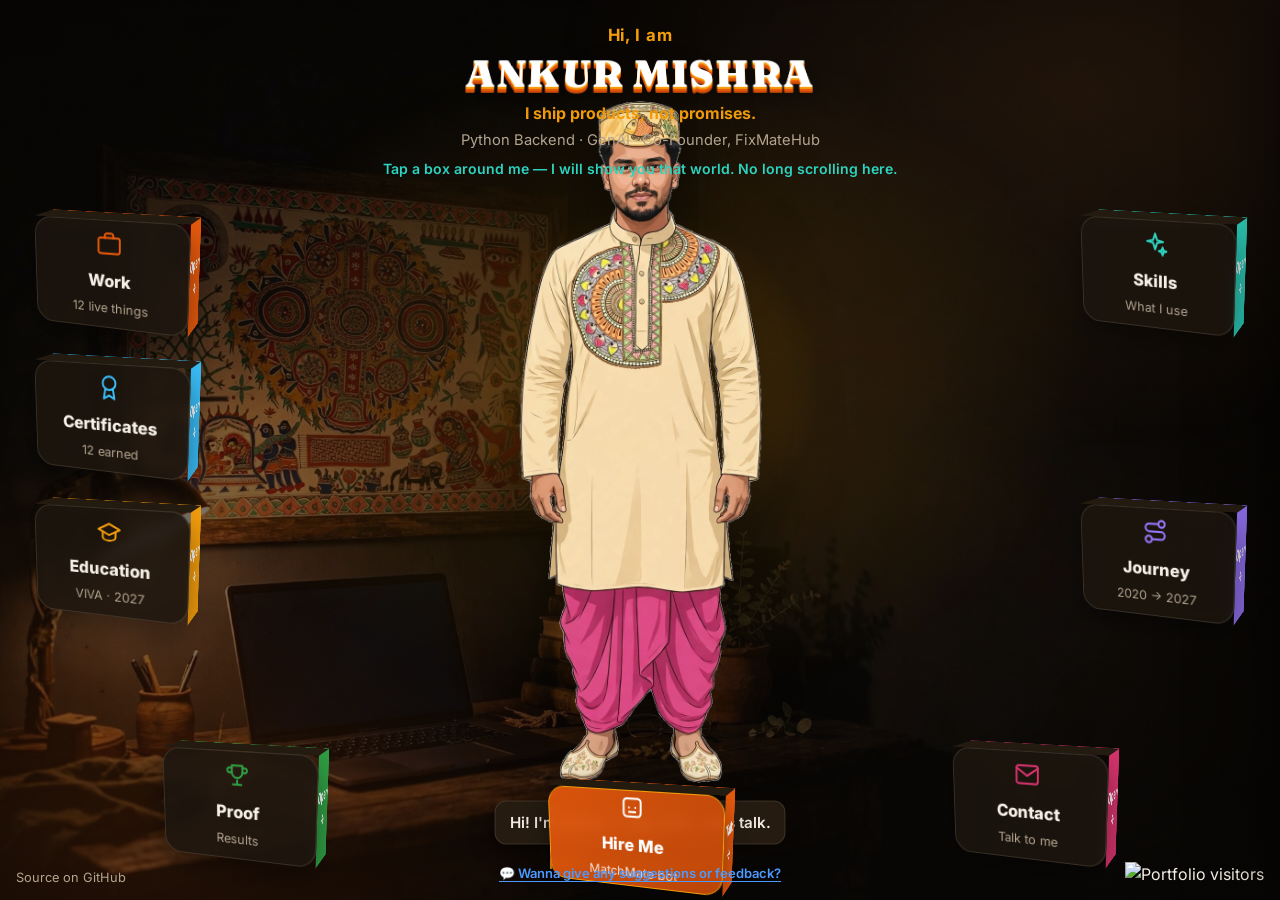
==== index.html @ 48a708d7 "v5.2.2: Proof panel 1000+ -> 2000+ customers (matches Work card); version bump" ====
<!DOCTYPE html>
<html lang="en">
<head>
<meta charset="UTF-8">
<meta name="viewport" content="width=device-width, initial-scale=1.0">
<title>Ankur Mishra — The Orbit. I ship products, not promises.</title>
<meta name="description" content="Ankur Mishra (Ankur Krishna Mishra, Ankur Kumar Mishra) — CSE (AI & ML) student, Python backend & GenAI developer, Co-Founder of FixMateHub. One page, one avatar, everything around him. Tap a box.">
<meta name="keywords" content="Ankur Mishra, Ankur Krishna Mishra, Ankur Kumar Mishra, Mishra, Ankur, Ankur Mishra portfolio, Ankur Krishna Mishra portfolio, Python developer, GenAI developer, FixMateHub, VIVA Institute of Technology, CSE AI ML, backend developer, AI ML engineer, Mumbai developer">
<meta name="author" content="Ankur Krishna Mishra">
<meta name="robots" content="index, follow, max-image-preview:large">
<script type="application/ld+json">
{
  "@context": "https://schema.org",
  "@type": "Person",
  "name": "Ankur Mishra",
  "alternateName": ["Ankur Krishna Mishra", "Ankur Kumar Mishra", "Ankur Mishra", "Mishra"],
  "description": "CSE (AI & ML) student, Python backend & GenAI developer, Co-Founder of FixMateHub",
  "url": "https://immishra13.github.io/ankur-portfolio-v3/",
  "jobTitle": ["Python Backend Developer", "GenAI Developer", "Co-Founder, FixMateHub"],
  "alumniOf": {"@type": "CollegeOrUniversity", "name": "VIVA Institute of Technology, Virar, University of Mumbai"},
  "knowsAbout": ["Python", "FastAPI", "GenAI", "Machine Learning", "NLP", "React", "JavaScript", "FixMateHub"],
  "sameAs": [
    "https://www.linkedin.com/in/ankur-krishna-mishra-923654235",
    "https://github.com/immishra13",
    "https://fixmatehub.com"
  ]
}
</script>
<link rel="canonical" href="https://immishra13.github.io/ankur-portfolio-v3/">
<meta property="og:title" content="Ankur Mishra — The Orbit">
<meta property="og:description" content="Python backend & GenAI developer, Co-Founder of FixMateHub. Tap a box around him — Work, Skills, Proof, Hire Me.">
<meta property="og:type" content="website">
<meta property="og:url" content="https://immishra13.github.io/ankur-portfolio-v3/">
<meta property="og:image" content="https://immishra13.github.io/ankur-portfolio-v3/og-image.png">
<meta name="twitter:card" content="summary_large_image">
<meta name="twitter:title" content="Ankur Mishra — The Orbit">
<meta name="twitter:description" content="Python backend & GenAI developer, Co-Founder of FixMateHub. Tap a box around him — Work, Skills, Proof, Hire Me.">
<meta name="twitter:image" content="https://immishra13.github.io/ankur-portfolio-v3/og-image.png">
<meta name="theme-color" content="#0d0a07">
<link rel="icon" href="data:image/svg+xml,<svg xmlns='http://www.w3.org/2000/svg' viewBox='0 0 100 100'><circle cx='50' cy='50' r='48' fill='%23e8590c'/><text x='50' y='66' font-size='52' text-anchor='middle' fill='white' font-family='sans-serif' font-weight='bold'>A</text></svg>">
<link rel="preconnect" href="https://fonts.googleapis.com">
<link rel="preconnect" href="https://fonts.gstatic.com" crossorigin>
<link href="https://fonts.googleapis.com/css2?family=Inter:wght@400;600;700;800;900&family=Fraunces:opsz,wght@9..144,700;9..144,900&display=swap" rel="stylesheet">
<link rel="stylesheet" href="styles.css?v=5.2.2">
<script type="importmap">{"imports":{"three":"https://cdn.jsdelivr.net/npm/three@0.160.0/build/three.module.js"}}</script>
</head>
<body>

<!-- ================= THE ORBIT: one page, avatar in the centre ================= -->
<div class="orbit" id="orbit">

  <!-- 3D name + intro -->
  <header class="name-block">
    <p class="intro-hi">Hi, I am</p>
    <h1 class="name-3d">ANKUR MISHRA</h1>
    <p class="intro-line">I ship products, not promises.</p>
    <p class="intro-sub">Python Backend · GenAI · Co-Founder, FixMateHub</p>
    <p class="intro-hint">Tap a box around me — I will show you that world. No long scrolling here.</p>
  </header>

  <!-- Video avatar, centre — Ankur's own avatar videos. The idle video
       loops normally; when you open a box he dances (a different dance
       each time, time to time) and the speech bubble narrates the section.
       The videos are shot on white, so a live canvas keys the white out
       and draws him on the dark page. No 3D model, no side graphics. -->
  <div class="avatar-stage" id="avatarStage">
    <div class="avatar-glow" aria-hidden="true"></div>
    <video id="avatarVideo" src="avatar-idle.mp4" muted loop playsinline preload="auto" hidden></video>
    <canvas id="avatarCanvas" class="avatar-canvas" width="360" height="640" aria-label="Ankur's avatar — he dances when you open a box"></canvas>
    <img id="avatarFallback" class="avatar-fallback" src="avatar.png" alt="Ankur's avatar" hidden>
    <p class="speech" id="speechBubble" aria-live="polite">Hi! I'm Ankur — tap a box, let's talk.</p>
    <p class="avatar-state" id="avatarState">Right now: idle — listening</p>
  </div>

  <!-- Orbit boxes — real 3D cubes: hover to turn, drag to rotate, tap to open -->
  <nav class="orbit-boxes" aria-label="Sections around Ankur">
    <button type="button" class="orbit-box box-work" data-panel="work">
      <span class="cube-float"><span class="cube" data-cube>
        <span class="cube-face cube-front"><span class="box-icon" aria-hidden="true"><svg width="26" height="26" viewBox="0 0 24 24" fill="none" stroke="currentColor" stroke-width="1.8" stroke-linecap="round" stroke-linejoin="round"><rect x="2" y="7" width="20" height="14" rx="2"/><path d="M16 7V5a2 2 0 0 0-2-2h-4a2 2 0 0 0-2 2v2"/></svg></span><span class="box-label">Work</span><span class="box-sub">12 live things</span></span>
        <span class="cube-face cube-right" aria-hidden="true"><span>Open →</span></span>
        <span class="cube-face cube-top" aria-hidden="true"></span>
        <span class="cube-face cube-back" aria-hidden="true"><span>Work</span></span>
        <span class="cube-face cube-left" aria-hidden="true"></span>
        <span class="cube-face cube-bottom" aria-hidden="true"></span>
      </span></span>
    </button>
    <button type="button" class="orbit-box box-skills" data-panel="skills">
      <span class="cube-float"><span class="cube" data-cube>
        <span class="cube-face cube-front"><span class="box-icon" aria-hidden="true"><svg width="26" height="26" viewBox="0 0 24 24" fill="none" stroke="currentColor" stroke-width="1.8" stroke-linecap="round" stroke-linejoin="round"><path d="m12 3-1.9 5.8L4.5 10l5.6 1.2L12 17l1.9-5.8L19.5 10l-5.6-1.2L12 3Z"/><path d="M19 15l-.9 2.6L15.5 18.5l2.6.9L19 22l.9-2.6 2.6-.9-2.6-.9L19 15Z"/></svg></span><span class="box-label">Skills</span><span class="box-sub">What I use</span></span>
        <span class="cube-face cube-right" aria-hidden="true"><span>Open →</span></span>
        <span class="cube-face cube-top" aria-hidden="true"></span>
        <span class="cube-face cube-back" aria-hidden="true"><span>Skills</span></span>
        <span class="cube-face cube-left" aria-hidden="true"></span>
        <span class="cube-face cube-bottom" aria-hidden="true"></span>
      </span></span>
    </button>
    <button type="button" class="orbit-box box-education" data-panel="education">
      <span class="cube-float"><span class="cube" data-cube>
        <span class="cube-face cube-front"><span class="box-icon" aria-hidden="true"><svg width="26" height="26" viewBox="0 0 24 24" fill="none" stroke="currentColor" stroke-width="1.8" stroke-linecap="round" stroke-linejoin="round"><path d="M22 10 12 5 2 10l10 5 10-5Z"/><path d="M6 12v5c0 1.7 2.7 3 6 3s6-1.3 6-3v-5"/></svg></span><span class="box-label">Education</span><span class="box-sub">VIVA · 2027</span></span>
        <span class="cube-face cube-right" aria-hidden="true"><span>Open →</span></span>
        <span class="cube-face cube-top" aria-hidden="true"></span>
        <span class="cube-face cube-back" aria-hidden="true"><span>Education</span></span>
        <span class="cube-face cube-left" aria-hidden="true"></span>
        <span class="cube-face cube-bottom" aria-hidden="true"></span>
      </span></span>
    </button>
    <button type="button" class="orbit-box box-certificates" data-panel="certificates">
      <span class="cube-float"><span class="cube" data-cube>
        <span class="cube-face cube-front"><span class="box-icon" aria-hidden="true"><svg width="26" height="26" viewBox="0 0 24 24" fill="none" stroke="currentColor" stroke-width="1.8" stroke-linecap="round" stroke-linejoin="round"><circle cx="12" cy="8" r="6"/><path d="M15.477 12.89 17 22l-5-3-5 3 1.523-9.11"/></svg></span><span class="box-label">Certificates</span><span class="box-sub">12 earned</span></span>
        <span class="cube-face cube-right" aria-hidden="true"><span>Open →</span></span>
        <span class="cube-face cube-top" aria-hidden="true"></span>
        <span class="cube-face cube-back" aria-hidden="true"><span>Certificates</span></span>
        <span class="cube-face cube-left" aria-hidden="true"></span>
        <span class="cube-face cube-bottom" aria-hidden="true"></span>
      </span></span>
    </button>
    <button type="button" class="orbit-box box-journey" data-panel="journey">
      <span class="cube-float"><span class="cube" data-cube>
        <span class="cube-face cube-front"><span class="box-icon" aria-hidden="true"><svg width="26" height="26" viewBox="0 0 24 24" fill="none" stroke="currentColor" stroke-width="1.8" stroke-linecap="round" stroke-linejoin="round"><circle cx="6" cy="19" r="3"/><circle cx="18" cy="5" r="3"/><path d="M9 19h8.5a3.5 3.5 0 0 0 0-7h-11a3.5 3.5 0 0 1 0-7H15"/></svg></span><span class="box-label">Journey</span><span class="box-sub">2020 → 2027</span></span>
        <span class="cube-face cube-right" aria-hidden="true"><span>Open →</span></span>
        <span class="cube-face cube-top" aria-hidden="true"></span>
        <span class="cube-face cube-back" aria-hidden="true"><span>Journey</span></span>
        <span class="cube-face cube-left" aria-hidden="true"></span>
        <span class="cube-face cube-bottom" aria-hidden="true"></span>
      </span></span>
    </button>
    <button type="button" class="orbit-box box-proof" data-panel="proof">
      <span class="cube-float"><span class="cube" data-cube>
        <span class="cube-face cube-front"><span class="box-icon" aria-hidden="true"><svg width="26" height="26" viewBox="0 0 24 24" fill="none" stroke="currentColor" stroke-width="1.8" stroke-linecap="round" stroke-linejoin="round"><path d="M8 21h8M12 17v4M7 4h10v6a5 5 0 0 1-10 0V4Z"/><path d="M7 6H4a2 2 0 0 0 2 4h1M17 6h3a2 2 0 0 1-2 4h-1"/></svg></span><span class="box-label">Proof</span><span class="box-sub">Results</span></span>
        <span class="cube-face cube-right" aria-hidden="true"><span>Open →</span></span>
        <span class="cube-face cube-top" aria-hidden="true"></span>
        <span class="cube-face cube-back" aria-hidden="true"><span>Proof</span></span>
        <span class="cube-face cube-left" aria-hidden="true"></span>
        <span class="cube-face cube-bottom" aria-hidden="true"></span>
      </span></span>
    </button>
    <button type="button" class="orbit-box box-contact" data-panel="contact">
      <span class="cube-float"><span class="cube" data-cube>
        <span class="cube-face cube-front"><span class="box-icon" aria-hidden="true"><svg width="26" height="26" viewBox="0 0 24 24" fill="none" stroke="currentColor" stroke-width="1.8" stroke-linecap="round" stroke-linejoin="round"><path d="M4 4h16a2 2 0 0 1 2 2v12a2 2 0 0 1-2 2H4a2 2 0 0 1-2-2V6a2 2 0 0 1 2-2Z"/><path d="m22 6-10 7L2 6"/></svg></span><span class="box-label">Contact</span><span class="box-sub">Talk to me</span></span>
        <span class="cube-face cube-right" aria-hidden="true"><span>Open →</span></span>
        <span class="cube-face cube-top" aria-hidden="true"></span>
        <span class="cube-face cube-back" aria-hidden="true"><span>Contact</span></span>
        <span class="cube-face cube-left" aria-hidden="true"></span>
        <span class="cube-face cube-bottom" aria-hidden="true"></span>
      </span></span>
    </button>
    <button type="button" class="orbit-box box-hire" data-panel="hire">
      <span class="cube-float"><span class="cube" data-cube>
        <span class="cube-face cube-front"><span class="box-icon" aria-hidden="true"><svg width="26" height="26" viewBox="0 0 24 24" fill="none" stroke="currentColor" stroke-width="1.8" stroke-linecap="round" stroke-linejoin="round"><rect x="4" y="4" width="16" height="16" rx="3"/><path d="M9 12h.01M15 12h.01M9 16h6"/></svg></span><span class="box-label">Hire Me</span><span class="box-sub">MatchMate bot</span></span>
        <span class="cube-face cube-right" aria-hidden="true"><span>Talk →</span></span>
        <span class="cube-face cube-top" aria-hidden="true"></span>
        <span class="cube-face cube-back" aria-hidden="true"><span>Hire Me</span></span>
        <span class="cube-face cube-left" aria-hidden="true"></span>
        <span class="cube-face cube-bottom" aria-hidden="true"></span>
      </span></span>
    </button>
  </nav>

  <p class="orbit-source"><a href="https://github.com/immishra13/ankur-portfolio-v3" target="_blank" rel="noopener">Source on GitHub</a></p>
  <p class="feedback-link"><button type="button" class="feedback-btn" id="feedbackBtn">💬 Wanna give any suggestions or feedback?</button></p>
  <p class="visit-badge"><img src="https://api.visitorbadge.io/api/visitors?path=ankur-portfolio-v3&label=Visitors&countColor=%23263759" alt="Portfolio visitors" loading="lazy"></p>
</div>

<!-- ================= SIDE PANEL: one panel per box ================= -->
<aside class="panel" id="panel" aria-hidden="true">
  <div class="panel-head">
    <h2 id="panelTitle">Work</h2>
    <button type="button" class="panel-close" id="panelClose" aria-label="Close panel">×</button>
  </div>
  <div class="panel-body" id="panelBody">

    <div class="panel-section theme-work" data-section="work">
      <p class="panel-eyebrow">Workshop — things I built</p>
      <p class="panel-intro">Real things. All live or on GitHub — check them yourself.</p>
      <div class="work-grid">
        <article class="work-card">
          <span class="work-icon" aria-hidden="true"><svg width="24" height="24" viewBox="0 0 24 24" fill="none" stroke="currentColor" stroke-width="1.8" stroke-linecap="round" stroke-linejoin="round"><path d="m3 10 9-7 9 7v10a2 2 0 0 1-2 2H5a2 2 0 0 1-2-2V10Z"/><path d="M9 22V12h6v10"/></svg></span>
          <div><h4>FixMateHub <span class="work-tag">Live</span></h4><p>Home services &amp; deep cleaning, Thane &amp; Mumbai. 2000+ customers, 4.9 rating. I lead frontend &amp; admin&nbsp;panel.</p><div class="work-actions"><a class="btn btn-small btn-primary" href="https://fixmatehub.com" target="_blank" rel="noopener">Visit site</a></div></div>
        </article>
        <article class="work-card">
          <span class="work-icon" aria-hidden="true"><svg width="24" height="24" viewBox="0 0 24 24" fill="none" stroke="currentColor" stroke-width="1.8" stroke-linecap="round" stroke-linejoin="round"><rect x="9" y="2" width="6" height="12" rx="3"/><path d="M5 10a7 7 0 0 0 14 0M12 19v3"/></svg></span>
          <div><h4>AwaazRoute <span class="work-tag">Live</span></h4><p>Speak a Hindi/Hinglish complaint, AI classifies it into 6 categories and routes it. 144 samples, 14/14 tests pass.</p><div class="work-actions"><a class="btn btn-small btn-primary" href="https://immishra13.github.io/AwaazRoute/" target="_blank" rel="noopener">Try it live</a><a class="btn btn-small btn-ghost" href="https://github.com/immishra13/AwaazRoute" target="_blank" rel="noopener">GitHub</a></div></div>
        </article>
        <article class="work-card">
          <span class="work-icon" aria-hidden="true"><svg width="24" height="24" viewBox="0 0 24 24" fill="none" stroke="currentColor" stroke-width="1.8" stroke-linecap="round" stroke-linejoin="round"><path d="M14 2H6a2 2 0 0 0-2 2v16a2 2 0 0 0 2 2h12a2 2 0 0 0 2-2V8Z"/><path d="M14 2v6h6"/><circle cx="11.5" cy="14.5" r="2"/><path d="m13 16 2 2"/></svg></span>
          <div><h4>RTI Black Hole <span class="work-tag tag-gh">GitHub</span></h4><p>Flags RTI requests that vanish unanswered. AI/NLP finds the right department and CPIO, scores transparency 0–100, and sends low-confidence cases to human review. 4 role portals. MUSA Codex 2026.</p><div class="work-actions"><a class="btn btn-small btn-ghost" href="https://github.com/immishra13/RTI-black-hole" target="_blank" rel="noopener">GitHub</a></div></div>
        </article>
        <article class="work-card">
          <span class="work-icon" aria-hidden="true"><svg width="24" height="24" viewBox="0 0 24 24" fill="none" stroke="currentColor" stroke-width="1.8" stroke-linecap="round" stroke-linejoin="round"><path d="M3 3v18h18"/><path d="m7 14 4-4 3 3 5-6"/></svg></span>
          <div><h4>Financial Complaint Classifier <span class="work-tag tag-gh">GitHub</span></h4><p>TF-IDF + Logistic Regression on the CFPB complaints dataset — classifies credit card, prepaid card and bank complaints, shows probabilities, influential words and VADER sentiment.</p><div class="work-actions"><a class="btn btn-small btn-ghost" href="https://github.com/immishra13/-Financial-Complaint-Classifier" target="_blank" rel="noopener">GitHub</a></div></div>
        </article>
        <article class="work-card">
          <span class="work-icon" aria-hidden="true"><svg width="24" height="24" viewBox="0 0 24 24" fill="none" stroke="currentColor" stroke-width="1.8" stroke-linecap="round" stroke-linejoin="round"><path d="M17.5 19a4.5 4.5 0 0 0 .4-9A7 7 0 0 0 4.3 12 3.5 3.5 0 0 0 6 19h11.5Z"/></svg></span>
          <div><h4>Preview Cloud <span class="work-tag tag-gh">GitHub</span></h4><p>Instant preview links for web projects.</p><div class="work-actions"><a class="btn btn-small btn-ghost" href="https://github.com/immishra13/cloud-preview" target="_blank" rel="noopener">GitHub</a></div></div>
        </article>
        <article class="work-card">
          <span class="work-icon" aria-hidden="true"><svg width="24" height="24" viewBox="0 0 24 24" fill="none" stroke="currentColor" stroke-width="1.8" stroke-linecap="round" stroke-linejoin="round"><path d="M10 13a5 5 0 0 0 7.5.5l3-3a5 5 0 0 0-7-7l-1.7 1.7"/><path d="M14 11a5 5 0 0 0-7.5-.5l-3 3a5 5 0 0 0 7 7l1.7-1.7"/></svg></span>
          <div><h4>E-WasteChain <span class="work-tag tag-gh">GitHub</span></h4><p>Blockchain-tracked e-waste collection.</p><div class="work-actions"><a class="btn btn-small btn-ghost" href="https://github.com/immishra13" target="_blank" rel="noopener">GitHub profile</a></div></div>
        </article>
        <article class="work-card">
          <span class="work-icon" aria-hidden="true"><svg width="24" height="24" viewBox="0 0 24 24" fill="none" stroke="currentColor" stroke-width="1.8" stroke-linecap="round" stroke-linejoin="round"><path d="M2 12s3.5-7 10-7 10 7 10 7-3.5 7-10 7-10-7-10-7Z"/><circle cx="12" cy="12" r="3"/></svg></span>
          <div><h4>SignSight — Sign Language + YOLO <span class="work-tag tag-gh">GitHub</span></h4><p>Real-time AI vision: sign language recognition and YOLO object detection in one dashboard — MediaPipe, CNN, React.</p><div class="work-actions"><a class="btn btn-small btn-ghost" href="https://github.com/immishra13/AI-Powered-Dual-Vision-Intelligence-Platform" target="_blank" rel="noopener">GitHub</a></div></div>
        </article>
        <article class="work-card">
          <span class="work-icon" aria-hidden="true"><svg width="24" height="24" viewBox="0 0 24 24" fill="none" stroke="currentColor" stroke-width="1.8" stroke-linecap="round" stroke-linejoin="round"><path d="M12 2a7 7 0 0 1 7 7c0 2.4-1.2 4.2-2.6 5.6-.9.9-1.4 2-1.4 3.4h-6c0-1.4-.5-2.5-1.4-3.4C6.2 13.2 5 11.4 5 9a7 7 0 0 1 7-7Z"/><path d="M9 21h6"/></svg></span>
          <div><h4>Personality Prediction <span class="work-tag tag-gh">GitHub</span></h4><p>Big Five / MBTI classification with XGBoost, React frontend, Firebase auth, chatbot.</p><div class="work-actions"><a class="btn btn-small btn-ghost" href="https://github.com/immishra13" target="_blank" rel="noopener">GitHub profile</a></div></div>
        </article>
        <article class="work-card">
          <span class="work-icon" aria-hidden="true"><svg width="24" height="24" viewBox="0 0 24 24" fill="none" stroke="currentColor" stroke-width="1.8" stroke-linecap="round" stroke-linejoin="round"><rect x="3" y="4" width="18" height="16" rx="2"/><path d="M3 9h18M8 4v5"/></svg></span>
          <div><h4>MyTab <span class="work-tag tag-gh">GitHub</span></h4><p>Personalised Chrome new-tab extension — Manifest V3, glassmorphism.</p><div class="work-actions"><a class="btn btn-small btn-ghost" href="https://github.com/immishra13/My-Tab" target="_blank" rel="noopener">GitHub</a></div></div>
        </article>
        <article class="work-card">
          <span class="work-icon" aria-hidden="true"><svg width="24" height="24" viewBox="0 0 24 24" fill="none" stroke="currentColor" stroke-width="1.8" stroke-linecap="round" stroke-linejoin="round"><rect x="3" y="4" width="18" height="18" rx="2"/><path d="M16 2v4M8 2v4M3 10h18"/></svg></span>
          <div><h4>Event Management System <span class="work-tag tag-gh">GitHub</span></h4><p>Bookings, vendors and schedules for weddings and corporate events — from my 50+ events on the ground.</p><div class="work-actions"><a class="btn btn-small btn-ghost" href="https://github.com/immishra13/Event-Management-system" target="_blank" rel="noopener">GitHub</a></div></div>
        </article>
        <article class="work-card">
          <span class="work-icon" aria-hidden="true"><svg width="24" height="24" viewBox="0 0 24 24" fill="none" stroke="currentColor" stroke-width="1.8" stroke-linecap="round" stroke-linejoin="round"><path d="M5 17h14M6 17l1.5-5h9L18 17M7.5 12 9 5h6l1.5 7"/><circle cx="7.5" cy="19" r="1.6"/><circle cx="16.5" cy="19" r="1.6"/></svg></span>
          <div><h4>CABMANAGEMENT <span class="work-tag tag-gh">GitHub</span></h4><p>Cab booking portal for corporate office travel — Sedan, Hatchback, SUV, Luxury; real-time booking, vendor collaboration.</p><div class="work-actions"><a class="btn btn-small btn-ghost" href="https://github.com/immishra13/CABMANAGEMENT" target="_blank" rel="noopener">GitHub</a></div></div>
        </article>
        <article class="work-card">
          <span class="work-icon" aria-hidden="true"><svg width="24" height="24" viewBox="0 0 24 24" fill="none" stroke="currentColor" stroke-width="1.8" stroke-linecap="round" stroke-linejoin="round"><path d="M16 21v-2a4 4 0 0 0-4-4H6a4 4 0 0 0-4 4v2"/><circle cx="9" cy="7" r="4"/><path d="M22 21v-2a4 4 0 0 0-3-3.87M16 3.13a4 4 0 0 1 0 7.75"/></svg></span>
          <div><h4>FixMateHub Mate Connect <span class="work-tag tag-gh">GitHub</span></h4><p>The mate side of FixMateHub — service partners connect, take jobs and manage work.</p><div class="work-actions"><a class="btn btn-small btn-ghost" href="https://github.com/immishra13/fixmatehub-mate-connect" target="_blank" rel="noopener">GitHub</a></div></div>
        </article>
      </div>
      <p class="panel-note">More on GitHub: <a href="https://github.com/immishra13/notes-sharing" target="_blank" rel="noopener">notes-sharing</a> · <a href="https://github.com/immishra13/task-manager" target="_blank" rel="noopener">task-manager</a> · <a href="https://github.com/immishra13/focus-room" target="_blank" rel="noopener">focus-room</a> · <a href="https://github.com/immishra13/lost-and-found" target="_blank" rel="noopener">lost-and-found</a> · <a href="https://github.com/immishra13/file-storage-system" target="_blank" rel="noopener">file-storage-system</a> · <a href="https://github.com/immishra13/skill-exchange" target="_blank" rel="noopener">skill-exchange</a> · <a href="https://github.com/immishra13/ai-athletic" target="_blank" rel="noopener">ai-athletic</a> · <a href="https://github.com/immishra13/greenloop-web" target="_blank" rel="noopener">greenloop-web</a> · <a href="https://github.com/immishra13/cab-flow-connect" target="_blank" rel="noopener">cab-flow-connect</a></p>
    </div>

    <div class="panel-section theme-skills" data-section="skills">
      <p class="panel-eyebrow">Toolbox — what I actually use</p>
      <p class="panel-intro">Tools I actually use — not a copied list.</p>
      <h3>Languages</h3><p class="chips"><span><img src="https://cdn.simpleicons.org/python/3776AB" alt="" width="16" height="16" onerror="this.remove()">Python</span><span><img src="https://cdn.simpleicons.org/javascript/F7DF1E" alt="" width="16" height="16" onerror="this.remove()">JavaScript</span><span>SQL</span><span><img src="https://cdn.simpleicons.org/html5/E34F26" alt="" width="16" height="16" onerror="this.remove()">HTML</span><span><img src="https://cdn.simpleicons.org/css/1572B6" alt="" width="16" height="16" onerror="this.remove()">CSS</span><span><img src="https://cdn.simpleicons.org/php/777BB3" alt="" width="16" height="16" onerror="this.remove()">PHP</span></p>
      <h3>AI &amp; ML</h3><p class="chips"><span><img src="https://cdn.simpleicons.org/scikitlearn/F7931E" alt="" width="16" height="16" onerror="this.remove()">scikit-learn</span><span>XGBoost</span><span>NLP</span><span>YOLO</span><span><img src="https://cdn.simpleicons.org/opencv/5C3EE8" alt="" width="16" height="16" onerror="this.remove()">OpenCV</span><span>GenAI</span><span>RAG</span><span>LangChain</span><span>MCP</span></p>
      <h3>Backend</h3><p class="chips"><span><img src="https://cdn.simpleicons.org/fastapi/009688" alt="" width="16" height="16" onerror="this.remove()">FastAPI</span><span><img src="https://cdn.simpleicons.org/nodedotjs/5FA04E" alt="" width="16" height="16" onerror="this.remove()">Node.js</span><span><img src="https://cdn.simpleicons.org/flask/white" alt="" width="16" height="16" onerror="this.remove()">Flask</span><span>REST APIs</span><span><img src="https://cdn.simpleicons.org/firebase/DD2C00" alt="" width="16" height="16" onerror="this.remove()">Firebase</span></p>
      <h3>Frontend</h3><p class="chips"><span><img src="https://cdn.simpleicons.org/react/61DAFB" alt="" width="16" height="16" onerror="this.remove()">React</span><span><img src="https://cdn.simpleicons.org/react/61DAFB" alt="" width="16" height="16" onerror="this.remove()">React Native</span><span><img src="https://cdn.simpleicons.org/javascript/F7DF1E" alt="" width="16" height="16" onerror="this.remove()">JavaScript</span><span><img src="https://cdn.simpleicons.org/css/1572B6" alt="" width="16" height="16" onerror="this.remove()">CSS</span><span><img src="https://cdn.simpleicons.org/googlechrome/4285F4" alt="" width="16" height="16" onerror="this.remove()">Chrome Extensions</span></p>
      <h3>Tools</h3><p class="chips"><span><img src="https://cdn.simpleicons.org/git/F05032" alt="" width="16" height="16" onerror="this.remove()">Git</span><span><img src="https://cdn.simpleicons.org/github/white" alt="" width="16" height="16" onerror="this.remove()">GitHub</span><span><img src="https://cdn.simpleicons.org/docker/2496ED" alt="" width="16" height="16" onerror="this.remove()">Docker</span><span><img src="https://cdn.simpleicons.org/mysql/4479A1" alt="" width="16" height="16" onerror="this.remove()">MySQL</span><span><img src="https://cdn.simpleicons.org/mongodb/47A248" alt="" width="16" height="16" onerror="this.remove()">MongoDB</span></p>
      <h3>Blockchain</h3><p class="chips"><span><img src="https://cdn.simpleicons.org/solidity/white" alt="" width="16" height="16" onerror="this.remove()">Solidity basics</span><span><img src="https://cdn.simpleicons.org/web3dotjs/F16822" alt="" width="16" height="16" onerror="this.remove()">Web3</span></p>
      <h3>Events &amp; Management</h3><p class="chips"><span>Event Planning</span><span>Weddings</span><span>Corporate Events</span><span>Logistics</span><span>Hospitality</span><span>Vendor Management</span><span>Client Handling</span><span>Budgeting</span><span>Team Leadership</span><span>Stage Management</span></p>
      <h3>People &amp; Process</h3><p class="chips"><span>Project Management</span><span>Management</span><span>Communication</span><span>Web Design</span><span>Responsive Web Design</span></p>
      <p class="panel-note">Also on my LinkedIn: Microsoft Office, Excel &amp; PowerPoint (LinkedIn Skill Assessment passed), Social Media.</p>
      <h3>Human languages</h3><p class="chips"><span>Hindi</span><span>English</span><span>Maithili</span><span>Bhojpuri</span><span>Marathi</span></p>
    </div>

    <div class="panel-section theme-education" data-section="education">
      <p class="panel-eyebrow">Campus — where I studied</p>
      <p class="panel-intro">My education journey — from school to VIVA.</p>
      <div class="edu-grid">
        <article class="edu-card edu-feature">
          <img class="edu-visual edu-visual-viva" src="assets/viva-campus-full.jpg" alt="VIVA Institute of Technology campus — yellow entrance banner and glass building, Virar">
          <div class="edu-body"><h4>B.E. CSE (AI &amp; ML)</h4><p class="edu-place">VIVA Institute of Technology, Virar — University of Mumbai · 2023–2027</p><p>Sem 6 SGPI 8.70 · CGPI 7.60</p></div>
        </article>
        <article class="edu-card">
          <img class="edu-visual" src="assets/shri-nawab-school.jpg" alt="Shri Nawab High School, Sheohar — cream school building">
          <div class="edu-body"><h4>HSC — Shri Nawab High School</h4><p class="edu-place">Sheohar, Bihar · Bihar Board · 2022 · 64.40%</p></div>
        </article>
        <article class="edu-card">
          <img class="edu-visual" src="assets/dps-school.jpg" alt="Delhi Public School — red and yellow school building">
          <div class="edu-body"><h4>SSC — Sen Sec Delhi Public School</h4><p class="edu-place">Lagma, Sitamarhi, Bihar · CBSE · 2020 · 64.60%</p></div>
        </article>
      </div>
      <p class="panel-note">Sem 7: Deep Learning, Big Data Analytics, Blockchain, NLP, MIS.</p>
    </div>

    <div class="panel-section theme-certificates" data-section="certificates">
      <p class="panel-eyebrow">Certificates — proof of learning</p>
      <p class="panel-intro">Every certificate I earned — courses, quizzes and programs.</p>
      <div class="edu-grid">
        <article class="edu-card">
          <img class="edu-visual edu-logo-dark" src="https://cdn.simpleicons.org/kaggle/20BEFF" alt="Kaggle logo" onerror="this.remove()">
          <div class="edu-body"><h4>Intro to Machine Learning</h4><p class="edu-place">Kaggle Learn · Certificate of Completion · Issued Nov 2026</p><p><a class="edu-link" href="https://www.kaggle.com/learn/certification/ankurkrishnamishra/intro-to-machine-learning" target="_blank" rel="noopener">View credential →</a></p></div>
        </article>
        <article class="edu-card">
          <img class="edu-visual edu-logo-dark" src="https://cdn.simpleicons.org/kaggle/20BEFF" alt="Kaggle logo" onerror="this.remove()">
          <div class="edu-body"><h4>Python</h4><p class="edu-place">Kaggle Learn · Certificate of Completion · Issued Nov 2026</p></div>
        </article>
        <article class="edu-card">
          <img class="edu-visual edu-logo-dark" src="https://cdn.simpleicons.org/kaggle/20BEFF" alt="Kaggle logo" onerror="this.remove()">
          <div class="edu-body"><h4>Pandas</h4><p class="edu-place">Kaggle Learn · Certificate of Completion · Issued Nov 2026</p></div>
        </article>
        <article class="edu-card">
          <img class="edu-visual edu-logo-dark" src="https://cdn.simpleicons.org/kaggle/20BEFF" alt="Kaggle logo" onerror="this.remove()">
          <div class="edu-body"><h4>Data Visualization</h4><p class="edu-place">Kaggle Learn · Certificate of Completion · Issued Nov 2026</p></div>
        </article>
        <article class="edu-card">
          <img class="edu-visual edu-logo-dark" src="https://cdn.simpleicons.org/kaggle/20BEFF" alt="Kaggle logo" onerror="this.remove()">
          <div class="edu-body"><h4>Intro to Deep Learning</h4><p class="edu-place">Kaggle Learn · Certificate of Completion · Issued Nov 2026</p></div>
        </article>
        <article class="edu-card">
          <img class="edu-visual edu-logo-dark" src="https://cdn.simpleicons.org/kaggle/20BEFF" alt="Kaggle logo" onerror="this.remove()">
          <div class="edu-body"><h4>Intermediate Machine Learning</h4><p class="edu-place">Kaggle Learn · Certificate of Completion · Issued Nov 2026</p><p><a class="edu-link" href="https://www.kaggle.com/learn/certification/ankurkrishnamishra/intermediate-machine-learning" target="_blank" rel="noopener">View credential →</a></p></div>
        </article>
        <article class="edu-card">
          <svg class="edu-visual edu-visual-medal" viewBox="0 0 24 24" fill="none" stroke="currentColor" stroke-width="1.8" stroke-linecap="round" stroke-linejoin="round" aria-hidden="true"><circle cx="12" cy="8" r="6"/><path d="M15.477 12.89 17 22l-5-3-5 3 1.523-9.11"/></svg>
          <div class="edu-body"><h4>Nasha Mukt Yuva Quiz</h4><p class="edu-place">MYBharat · Ministry of Social Justice &amp; Empowerment · Certificate of Participation · Nov 2026</p></div>
        </article>
        <article class="edu-card">
          <svg class="edu-visual edu-visual-medal" viewBox="0 0 24 24" fill="none" stroke="currentColor" stroke-width="1.8" stroke-linecap="round" stroke-linejoin="round" aria-hidden="true"><circle cx="12" cy="8" r="6"/><path d="M15.477 12.89 17 22l-5-3-5 3 1.523-9.11"/></svg>
          <div class="edu-body"><h4>Nasha Mukt Yuva Quiz</h4><p class="edu-place">MYBharat · Ministry of Social Justice &amp; Empowerment · Certificate of Participation · 14 Nov 2026 · Scored 20/20</p></div>
        </article>
        <article class="edu-card">
          <img class="edu-visual edu-logo-light" src="assets/nptel-logo.png" alt="NPTEL logo">
          <div class="edu-body"><h4>NPTEL — AI Concepts &amp; Techniques</h4><p class="edu-place">Scored 96</p></div>
        </article>
        <article class="edu-card">
          <img class="edu-visual edu-logo-dark" src="https://cdn.simpleicons.org/mongodb/47A248" alt="MongoDB logo" onerror="this.remove()">
          <div class="edu-body"><h4>MongoDB Certification</h4><p class="edu-place">From Relational Model (SQL) to MongoDB's Document Model · Issued Jun 2025</p></div>
        </article>
        <article class="edu-card">
          <img class="edu-visual edu-logo-dark" src="https://cdn.simpleicons.org/google/4285F4" alt="Google logo" onerror="this.remove()">
          <div class="edu-body"><h4>Foundations of Cybersecurity</h4><p class="edu-place">Google Cybersecurity Certificate · Coursera</p></div>
        </article>
        <article class="edu-card">
          <img class="edu-visual edu-logo-light" src="assets/kushal-yuva-logo.png" alt="Kushal Yuva Program logo">
          <div class="edu-body"><h4>Kushal Yuva Program</h4><p class="edu-place">BS-CIT · BS-CLS · BS-CSS — IT, language &amp; soft skills · Nov 2021–Mar 2022 · Grade A+</p></div>
        </article>
      </div>
      <p class="panel-note">New certificates go here from now on — this panel, not Education.</p>
    </div>

    <div class="panel-section theme-journey" data-section="journey">
      <p class="panel-eyebrow">Route map — my timeline</p>
      <p class="panel-intro">2020 to 2027 — I built something every year.</p>
      <div class="journey-route">
        <p class="journey-path"><span>2020</span><span class="journey-line" aria-hidden="true"></span><span>2027</span></p>
        <div class="journey-progress"><span style="--p:0.86"></span><em>You are here — 2026</em></div>
        <svg class="journey-map" viewBox="0 0 520 280" role="img" aria-label="Route map: Sheohar, Bihar in 2020 to Mumbai in 2027">
          <path class="jm-road" d="M 28 225 C 95 225, 95 70, 160 70 C 225 70, 225 225, 290 225 C 355 225, 355 70, 420 70 C 475 70, 490 150, 505 230" />
          <path class="jm-road-gold" d="M 28 225 C 95 225, 95 70, 160 70 C 225 70, 225 225, 290 225 C 355 225, 355 70, 420 70 C 475 70, 490 150, 505 230" />
          <path class="jm-pin" d="M28 176 c-9 0 -15 7 -15 15 c0 10 15 23 15 23 s15 -13 15 -23 c0 -8 -6 -15 -15 -15 z" />
          <circle cx="28" cy="191" r="5" fill="#161009" />
          <line x1="505" y1="230" x2="505" y2="196" stroke="#2dd4bf" stroke-width="3" stroke-linecap="round" />
          <path class="jm-flag" d="M505 196 L505 214 L484 205 z" />
          <g class="jm-person"><circle cx="466" cy="166" r="5.5" /><path d="M456 190 a10 10 0 0 1 20 0 z" /></g>
          <circle class="jm-dot" cx="28" cy="225" r="7" />
          <circle class="jm-dot" cx="158" cy="70" r="7" />
          <circle class="jm-dot" cx="288" cy="225" r="7" />
          <circle class="jm-dot" cx="403" cy="74" r="7" />
          <circle class="jm-dot" cx="478" cy="120" r="7" />
          <circle class="jm-dot jm-dot-now" cx="496" cy="183" r="7" />
          <circle class="jm-dot jm-dot-dest" cx="505" cy="230" r="7" />
          <text class="jm-year" x="158" y="44" text-anchor="middle">2022</text>
          <text class="jm-year" x="403" y="48" text-anchor="middle">2024</text>
          <text class="jm-year" x="288" y="255" text-anchor="middle">2023</text>
          <text class="jm-year" x="28" y="258" text-anchor="middle">2020</text>
          <text class="jm-year" x="470" y="150" text-anchor="end">2025</text>
          <text class="jm-year" x="448" y="190" text-anchor="end">2026</text>
          <text class="jm-year" x="488" y="262" text-anchor="middle">2027</text>
          <text class="jm-place" x="28" y="274" text-anchor="middle">Sheohar</text>
        </svg>
        <ol class="journey-track">
          <li><span class="track-dot" aria-hidden="true"></span><div class="track-card"><strong>2020</strong><span class="track-title">SSC — Sen Sec Delhi Public School, CBSE — 64.60%</span><p>Lagma, Sitamarhi, Bihar.</p></div></li>
          <li><span class="track-dot" aria-hidden="true"></span><div class="track-card"><strong>2022</strong><span class="track-title">HSC — Shri Nawab High School, Bihar Board — 64.40%</span><p>Sheohar, Bihar. Moved to Maharashtra in August.</p></div></li>
          <li><span class="track-dot" aria-hidden="true"></span><div class="track-card"><strong>2023</strong><span class="track-title">CSE (AI &amp; ML) starts</span><p>VIVA Institute of Technology, Virar.</p></div></li>
          <li><span class="track-dot" aria-hidden="true"></span><div class="track-card"><strong>2024</strong><span class="track-title">Co-founded FixMateHub</span><p>First customers, Thane &amp; Mumbai.</p></div></li>
          <li><span class="track-dot" aria-hidden="true"></span><div class="track-card"><strong>2025</strong><span class="track-title">50+ events managed</span><p>NPTEL AI — 96.</p></div></li>
          <li><span class="track-dot track-now" aria-hidden="true"></span><div class="track-card track-card-now"><strong>2026</strong><span class="track-title">Sem 6 SGPI 8.70</span><p>SIH 2026 (Team Rio Coders, 3D ULPIN). MUSA Codex (RTI Black Hole). AwaazRoute live.</p><span class="track-tag">YOU ARE HERE</span></div></li>
          <li><span class="track-dot track-dest" aria-hidden="true"></span><div class="track-card"><strong>2027</strong><span class="track-title">Degree completes</span><p>Looking for the team that lets me ship.</p><span class="track-tag">DESTINATION</span></div></li>
        </ol>
      </div>
    </div>

    <div class="panel-section theme-proof" data-section="proof">
      <p class="panel-eyebrow">Scoreboard — results</p>
      <p class="panel-intro">Numbers speak. Promises don't.</p>
      <ul class="proof-list">
        <li><strong>2000+</strong><span>customers served — FixMateHub</span></li>
        <li><strong>4.9</strong><span>FixMateHub rating</span></li>
        <li><strong>50+</strong><span>weddings &amp; corporate events managed</span></li>
        <li><strong>96</strong><span>NPTEL — AI Concepts &amp; Techniques</span></li>
        <li><strong>8.70</strong><span>Sem 6 SGPI</span></li>
        <li><strong>12</strong><span>live projects on this page</span></li>
      </ul>
    </div>

    <div class="panel-section theme-hire" data-section="hire">
      <p class="panel-eyebrow">MatchMate — my hiring bot</p>
      <p class="panel-intro"><strong>MatchMate</strong> — my hiring bot. Post your requirement below, and I will check myself how much my skills match it. Honest answer, no fake 100%.</p>
      <p class="panel-note">Trained on my CV, LinkedIn and GitHub — it understands related words too: <em>logistic = logistics, management = manager, supply chain = logistics</em>.</p>
      <label class="bot-label" for="reqInput">Your requirement</label>
      <textarea id="reqInput" rows="3" placeholder="e.g. Python backend intern — FastAPI, REST APIs, MySQL, Git"></textarea>
      <div class="bot-chips" role="group" aria-label="Example requirements">
        <button type="button" data-req="Python backend intern — FastAPI, REST APIs, MySQL, Git">Python Backend Intern</button>
        <button type="button" data-req="AI/ML intern — Python, machine learning, NLP, scikit-learn">AI/ML Intern</button>
        <button type="button" data-req="Full-stack developer — React, Node.js, JavaScript, MongoDB">Full-Stack Developer</button>
        <button type="button" data-req="Event manager — weddings, logistics, hospitality, vendor coordination">Event Manager</button>
        <button type="button" data-req="Freelance website — React, JavaScript, HTML, CSS">Freelance Website</button>
      </div>
      <button type="button" class="btn btn-primary bot-check" id="botCheck">Check my match</button>
      <div class="bot-result" id="botResult" aria-live="polite"></div>
      <p class="panel-note">This is a rough keyword check against my real skills — not a promise. Talk to me and I will show you the actual work.</p>
      <div class="bot-cta">
        <a class="btn btn-primary" href="Ankur_Mishra_Tech_Resume.pdf" download>Download Tech CV</a>
        <a class="btn btn-ghost" href="Ankur_Kumar_Mishra_Event_Management_CV.docx" download>Download Event CV</a>
      </div>
    </div>

    <div class="panel-section theme-contact" data-section="contact">
      <p class="panel-eyebrow">Calling cards — talk to me</p>
      <p class="panel-intro">Let's talk directly. Tap a card, it opens that place.</p>
      <div class="contact-grid">
        <a class="contact-card" href="https://wa.me/918169884301" target="_blank" rel="noopener">
          <span class="contact-icon icon-whatsapp" aria-hidden="true"><svg width="30" height="30" viewBox="0 0 24 24" fill="currentColor"><path d="M12 2a10 10 0 0 0-8.6 15.1L2 22l5.1-1.3A10 10 0 1 0 12 2Zm0 18.2a8.2 8.2 0 0 1-4.2-1.1l-.3-.2-3 .8.8-2.9-.2-.3A8.2 8.2 0 1 1 12 20.2Zm4.6-6.1c-.3-.1-1.5-.7-1.7-.8-.2-.1-.4-.1-.6.1-.2.3-.6.8-.8 1-.1.2-.3.2-.5.1a6.7 6.7 0 0 1-3.3-2.9c-.3-.4 0-.5.2-.8l.4-.5c.1-.2.1-.3 0-.5l-.8-1.9c-.2-.5-.4-.4-.6-.4h-.5c-.2 0-.5.1-.7.3-.2.3-.9.9-.9 2.2s.9 2.5 1.1 2.7c.1.2 1.9 2.9 4.5 4 .6.3 1.1.4 1.5.6.6.2 1.2.2 1.6.1.5-.1 1.5-.6 1.7-1.2.2-.6.2-1.1.2-1.2-.1-.1-.2-.2-.5-.3Z"/></svg></span>
          <span class="contact-name">WhatsApp</span><span class="contact-sub">+91 81698 84301</span>
        </a>
        <a class="contact-card" href="mailto:ankurkrishnamishra@gmail.com">
          <span class="contact-icon icon-gmail" aria-hidden="true"><svg width="30" height="30" viewBox="0 0 24 24" fill="currentColor"><path d="M4 4h16a2 2 0 0 1 2 2v12a2 2 0 0 1-2 2H4a2 2 0 0 1-2-2V6a2 2 0 0 1 2-2Zm8 9.4L3.6 6.9v10.3a1 1 0 0 0 1 1h14.8a1 1 0 0 0 1-1V6.9L12 13.4Z"/></svg></span>
          <span class="contact-name">Gmail</span><span class="contact-sub">ankurkrishnamishra@gmail.com</span>
        </a>
        <a class="contact-card" href="https://www.linkedin.com/in/ankur-krishna-mishra-923654235" target="_blank" rel="noopener">
          <span class="contact-icon icon-linkedin" aria-hidden="true"><svg width="30" height="30" viewBox="0 0 24 24" fill="currentColor"><path d="M4.98 3.5C4.98 4.88 3.87 6 2.5 6S0 4.88 0 3.5 1.12 1 2.5 1s2.48 1.12 2.48 2.5ZM.22 8.09h4.56V23H.22V8.09ZM8.34 8.09h4.37v2.04h.06c.61-1.15 2.1-2.37 4.32-2.37 4.62 0 5.47 3.04 5.47 7v8.24h-4.55v-7.3c0-1.74-.03-3.99-2.43-3.99-2.44 0-2.81 1.9-2.81 3.86V23H8.34V8.09Z"/></svg></span>
          <span class="contact-name">LinkedIn</span><span class="contact-sub">ankur-krishna-mishra</span>
        </a>
        <a class="contact-card" href="https://github.com/immishra13" target="_blank" rel="noopener">
          <span class="contact-icon icon-github" aria-hidden="true"><svg width="30" height="30" viewBox="0 0 24 24" fill="currentColor"><path d="M12 .5A11.5 11.5 0 0 0 .5 12a11.5 11.5 0 0 0 7.86 10.93c.58.1.79-.25.79-.56v-2c-3.2.7-3.87-1.36-3.87-1.36-.53-1.33-1.28-1.69-1.28-1.69-1.05-.72.08-.7.08-.7 1.16.08 1.77 1.19 1.77 1.19 1.03 1.77 2.7 1.26 3.36.96.1-.75.4-1.26.73-1.55-2.55-.29-5.23-1.28-5.23-5.68 0-1.26.45-2.28 1.19-3.09-.12-.29-.52-1.46.11-3.05 0 0 .97-.31 3.17 1.18a11 11 0 0 1 5.78 0c2.2-1.49 3.17-1.18 3.17-1.18.63 1.59.23 2.76.11 3.05.74.81 1.19 1.83 1.19 3.09 0 4.41-2.69 5.38-5.25 5.67.41.36.78 1.06.78 2.14v3.17c0 .31.21.67.8.56A11.5 11.5 0 0 0 23.5 12 11.5 11.5 0 0 0 12 .5Z"/></svg></span>
          <span class="contact-name">GitHub</span><span class="contact-sub">immishra13</span>
        </a>
        <a class="contact-card" href="https://www.instagram.com/fixmate.hub" target="_blank" rel="noopener">
          <span class="contact-icon icon-insta" aria-hidden="true"><svg width="30" height="30" viewBox="0 0 24 24" fill="none" stroke="currentColor" stroke-width="1.8" stroke-linecap="round" stroke-linejoin="round"><rect x="2" y="2" width="20" height="20" rx="5"/><circle cx="12" cy="12" r="4.5"/><circle cx="17.5" cy="6.5" r="1" fill="currentColor" stroke="none"/></svg></span>
          <span class="contact-name">Instagram</span><span class="contact-sub">@fixmate.hub</span>
        </a>
      </div>
      <p class="panel-note">Fastest reply: WhatsApp. Work talk: Gmail or LinkedIn.</p>
    </div>

  </div>
</aside>
<div class="panel-backdrop" id="panelBackdrop" aria-hidden="true"></div>

<!-- Feedback modal -->
<div class="feedback-modal" id="feedbackModal" aria-hidden="true">
  <div class="feedback-box">
    <div class="feedback-head">
      <h3>Your feedback</h3>
      <button type="button" class="feedback-close" id="feedbackClose" aria-label="Close feedback">×</button>
    </div>
    <p class="feedback-sub">Tell Ankur what you liked, what can be better, or any suggestion. Sending opens a pre-filled GitHub Issue — once you post it, it shows on his dashboard. No GitHub account? <a href="mailto:ankurkrishnamishra@gmail.com?subject=Portfolio%20feedback">Email Ankur directly</a> instead.</p>
    <label class="bot-label" for="fbName">Your name (optional)</label>
    <input type="text" id="fbName" maxlength="60" placeholder="Your name">
    <label class="bot-label" for="fbMsg">Your suggestion / feedback</label>
    <textarea id="fbMsg" rows="4" maxlength="1000" placeholder="Write your feedback here..."></textarea>
    <button type="button" class="btn btn-primary feedback-submit" id="fbSubmit">Send feedback</button>
    <p class="feedback-status" id="fbStatus" aria-live="polite"></p>
  </div>
</div>
<div class="feedback-backdrop" id="feedbackBackdrop" aria-hidden="true"></div>

<script src="app.js?v=5.2.2"></script>
</body>
</html>
---- styles.css ----
/* Ankur Mishra — portfolio v4.1.0.
   Concept: full dark UI, Ankur in the centre, real 3D cubes floating around him.
   Avatar: canvas chroma-key — white video background removed live, avatar floats
   on the dark page. Tap a box → panel opens on THAT box's side, avatar gets
   excited and turns toward it. Motion per design-motion-principles:
   creative portfolio → Jakub primary · Jhey secondary · Emil selective.
   Custom cubic-bezier only. transform/opacity/filter only.
   v3.5: personal-area background photo, slimmer avatar + Hi wave, per-section
   panel themes, MatchMate NLP (stemming + synonyms). */
:root {
  --bg: #0d0a07;
  --bg-2: #161009;
  --surface: #1c150e;
  --surface-2: #261c11;
  --line: rgba(255, 232, 196, 0.13);
  --text: #f5efe6;
  --muted: #b3a48f;
  --accent: #e8590c;
  --accent-dark: #c94a08;
  --teal: #2dd4bf;
  --teal-dark: #0f766e;
  --gold: #f59e0b;
  --pink: #d6336c;
  --green: #2f9e44;
  --violet: #9775fa;
  --cert: #38bdf8;
  --radius: 18px;
  --radius-sm: 12px;
  --ease-out: cubic-bezier(0.22, 1, 0.36, 1);
  --ease-snappy: cubic-bezier(0.2, 0, 0, 1);
  --ease-spring: cubic-bezier(0.34, 1.56, 0.64, 1);
  --bounce: linear(0, 0.004, 0.016, 0.035, 0.063, 0.098, 0.141 13.6%, 0.25, 0.391, 0.563, 0.765, 1, 0.891 40.9%, 0.848, 0.813, 0.785, 0.766, 0.754, 0.75, 0.754, 0.766, 0.785, 0.813, 0.848, 0.891 68.2%, 1 72.7%, 0.973, 0.953, 0.941, 0.938, 0.941, 0.953, 0.973, 1, 0.988, 0.984, 0.988, 1);
}
* { box-sizing: border-box; }
html, body { height: 100%; }
body {
  margin: 0;
  font-family: "Inter", system-ui, -apple-system, "Segoe UI", Roboto, sans-serif;
  background: var(--bg);
  color: var(--text);
  line-height: 1.6;
  -webkit-font-smoothing: antialiased;
  overflow-x: hidden;
}
/* Personal-area background: his own warm workspace corner, fixed behind
   everything. v3.6: overlay lightened again (0.48/0.62) — but the REAL
   fix is in .orbit below: its opaque var(--bg) base covered this layer
   completely, which is why the photo NEVER showed, in any version. */
body::before {
  content: ""; position: fixed; inset: 0; z-index: -1; pointer-events: none;
  background:
    linear-gradient(rgba(13, 10, 7, 0.48), rgba(13, 10, 7, 0.62)),
    url("assets/bg-personal.webp") center 28% / cover no-repeat;
}
a { color: var(--teal); text-decoration: none; }
a:hover { text-decoration: underline; }
:focus-visible { outline: 3px solid var(--accent); outline-offset: 2px; border-radius: 4px; }
button { font: inherit; cursor: pointer; color: inherit; }
h1, h2, h3 { line-height: 1.15; letter-spacing: -0.02em; }

/* Buttons */
.btn {
  display: inline-flex; align-items: center; justify-content: center; gap: 8px;
  min-height: 48px; padding: 10px 20px; border-radius: var(--radius-sm);
  font-weight: 600; font-size: 1rem; border: 1.5px solid transparent;
  transition: transform 0.12s var(--ease-snappy), box-shadow 0.12s var(--ease-snappy), background 0.15s var(--ease-snappy);
}
.btn:hover { text-decoration: none; transform: translateY(-1px); }
.btn:active { transform: translateY(0) scale(0.97); }
.btn-primary { background: var(--accent); color: #fff; }
.btn-primary:hover { background: var(--accent-dark); }
.btn-ghost { background: transparent; color: var(--text); border-color: rgba(255, 255, 255, 0.4); }

/* ============ ORBIT STAGE ============ */
.orbit {
  position: relative;
  height: 100dvh; min-height: 680px;
  overflow: hidden;
  /* v3.6 ROOT-CAUSE FIX: the old base layer var(--bg) was opaque, so it
     painted over body::before across the whole hero — the background
     photo could never show. Base is transparent now; only the warm
     glows sit on top of the photo. */
  background:
    radial-gradient(700px 500px at 50% 42%, rgba(245, 158, 11, 0.17), transparent 65%),
    radial-gradient(900px 600px at 85% 10%, rgba(214, 128, 60, 0.12), transparent 60%),
    radial-gradient(800px 600px at 10% 90%, rgba(232, 89, 12, 0.13), transparent 60%);
}

/* 3D name */
.name-block { position: absolute; top: 22px; left: 0; right: 0; text-align: center; z-index: 3; pointer-events: none; animation: name-in 0.6s var(--ease-out) both; }
@keyframes name-in { from { opacity: 0; transform: translateY(10px); } to { opacity: 1; transform: translateY(0); } }
.intro-hi { margin: 0 0 2px; font-size: 1.05rem; font-weight: 700; color: var(--gold); letter-spacing: 0.05em; }
.name-3d {
  margin: 0; font-family: "Fraunces", "Inter", serif; font-weight: 900;
  font-size: clamp(2.4rem, 6vw, 4rem); letter-spacing: 0.03em; color: #fff;
  transform: perspective(600px) rotateX(10deg);
  text-shadow:
    0 1px 0 var(--gold), 0 2px 0 var(--gold), 0 3px 0 var(--accent),
    0 4px 0 var(--accent), 0 5px 0 var(--accent-dark), 0 6px 0 var(--accent-dark),
    0 10px 24px rgba(0, 0, 0, 0.7);
}
.intro-line { margin: 6px 0 0; font-size: 1.15rem; font-weight: 700; color: var(--gold); }
.intro-sub { margin: 2px 0 0; font-size: 0.92rem; color: var(--muted); }
.intro-hint { margin: 6px 0 0; font-size: 0.88rem; font-weight: 600; color: var(--teal); }

/* Avatar, centre — Ankur's own avatar VIDEOS (idle + dances). The video
   is the source; the canvas below is what you see — a live chroma-key
   removes the white background so he stands on the dark page. No 3D
   model, no side graphics. */
.avatar-stage {
  position: absolute; left: 50%; top: 50%;
  transform: translate(-50%, -50%);
  text-align: center; z-index: 2;
  margin-top: 8px;
}
/* When a panel is open, the backdrop (z-index 20) would dim the avatar.
   Lift the stage above it (panel itself is 30). */
body.panel-open .avatar-stage { z-index: 21; }

.avatar-glow {
  position: absolute; left: 50%; top: 38%; width: 360px; height: 360px;
  transform: translate(-50%, -50%); border-radius: 50%;
  background: radial-gradient(circle, rgba(245, 158, 11, 0.28) 0%, rgba(245, 158, 11, 0.08) 55%, rgba(245, 158, 11, 0) 70%);
  pointer-events: none;
}
/* The keyed canvas: 9:16 like the videos, so the avatar is never
   stretched. Desktop 320px wide (569px tall); phone 155px (275px tall,
   the same height as the old 3D mount, so the phone layout is unchanged). */
.avatar-canvas {
  display: block; width: 320px; aspect-ratio: 9 / 16; margin: 0 auto;
  cursor: pointer;
}
.avatar-canvas[hidden] { display: none; }
/* Poster fallback: only shown if the video cannot play. */
.avatar-fallback {
  display: block; width: 280px; margin: 0 auto;
  filter: drop-shadow(0 22px 36px rgba(0, 0, 0, 0.55));
}
/* The `hidden` attribute MUST win over the display:block above — without
   this rule the poster is visible from the first paint (the UA's
   [hidden]{display:none} loses to a class rule), inflating the stage to
   ~1300px tall and pushing the 3D mount up off the top of the screen.
   That is exactly how v4.0.2 failed its main-page check: poster in the
   centre AND the model cropped at the top. */
.avatar-fallback[hidden] { display: none; }
.speech {
  display: inline-block; margin: 14px auto 0; max-width: 340px;
  background: var(--surface-2); color: var(--text);
  border: 1px solid var(--line); border-radius: var(--radius-sm);
  padding: 10px 14px; font-weight: 600; font-size: 0.95rem; line-height: 1.45;
  box-shadow: 0 8px 24px rgba(0, 0, 0, 0.4);
}
.avatar-state { color: var(--gold); font-size: 0.88rem; font-weight: 600; margin: 8px auto 0; max-width: 320px; }

/* Orbit boxes — real 3D cubes (cuboid W x H x D).
   Resting pose shows front + right + top faces. Hover turns the cube,
   drag (pointer) rotates it freely, tap opens the panel. */
.orbit-boxes { position: absolute; inset: 0; z-index: 3; pointer-events: none; }
.orbit-box {
  position: absolute; padding: 0; background: none; border: none;
  width: 158px; min-height: 108px; perspective: 600px; pointer-events: auto;
}
.cube-float { display: block; transform-style: preserve-3d; animation: float 6s var(--ease-out) infinite; }
.cube {
  --w: 158px; --h: 108px; --d: 44px;
  position: relative; display: block; width: var(--w); height: var(--h);
  transform-style: preserve-3d;
  transform: rotateX(var(--rx, -14deg)) rotateY(var(--ry, -20deg));
  transition: transform 0.35s var(--ease-out);
}
.cube.dragging { transition: none; }
.orbit-box:hover .cube, .orbit-box:focus-visible .cube { --rx: -8deg; --ry: -38deg; }
.cube-face {
  position: absolute; backface-visibility: hidden;
  display: flex; flex-direction: column; align-items: center; justify-content: center; gap: 4px;
  text-align: center; overflow: hidden;
}
.cube-front {
  width: var(--w); height: var(--h); padding: 14px 10px;
  background: rgba(28, 21, 14, 0.88);
  border: 1px solid var(--line); border-radius: var(--radius);
  box-shadow: 0 10px 30px rgba(0, 0, 0, 0.45);
  backdrop-filter: blur(6px);
  transform: translateZ(calc(var(--d) / 2));
  transition: border-color 0.18s var(--ease-snappy), box-shadow 0.18s var(--ease-snappy);
}
.orbit-box:hover .cube-front, .orbit-box:focus-visible .cube-front { border-color: var(--box-accent, var(--accent)); }
.orbit-box:active .cube { --rx: -14deg; --ry: -20deg; }
.orbit-box.is-active .cube-front { border-color: var(--box-accent, var(--accent)); box-shadow: 0 0 0 2px var(--box-accent, var(--accent)); }
.cube-right {
  width: var(--d); height: var(--h); left: calc((var(--w) - var(--d)) / 2);
  background: var(--box-accent, var(--accent)); color: #fff;
  font-weight: 800; font-size: 0.95rem;
  transform: rotateY(90deg) translateZ(calc(var(--w) / 2));
}
.cube-left {
  width: var(--d); height: var(--h); left: calc((var(--w) - var(--d)) / 2);
  background: #120d08;
  transform: rotateY(-90deg) translateZ(calc(var(--w) / 2));
}
.cube-top {
  width: var(--w); height: var(--d); top: calc((var(--h) - var(--d)) / 2);
  background: var(--surface-2); border-top: 2px solid var(--box-accent, var(--accent));
  transform: rotateX(90deg) translateZ(calc(var(--h) / 2));
}
.cube-bottom {
  width: var(--w); height: var(--d); top: calc((var(--h) - var(--d)) / 2);
  background: #120d08;
  transform: rotateX(-90deg) translateZ(calc(var(--h) / 2));
}
.cube-back {
  width: var(--w); height: var(--h);
  background: var(--surface); border: 1px solid var(--line); border-radius: var(--radius);
  color: var(--box-accent, var(--accent)); font-weight: 800; font-size: 1.05rem;
  transform: rotateY(180deg) translateZ(calc(var(--d) / 2));
}
.box-icon { color: var(--box-accent, var(--accent)); }
.box-label { font-weight: 800; font-size: 1.05rem; color: var(--text); }
.box-sub { font-size: 0.8rem; color: var(--muted); }
.box-work { --box-accent: var(--accent); left: 3%; top: 24%; }
.box-skills { --box-accent: var(--teal); right: 3%; top: 24%; }
.box-education { --box-accent: var(--gold); left: 3%; top: 56%; }
.box-certificates { --box-accent: var(--cert); left: 3%; top: 40%; }
.box-journey { --box-accent: var(--violet); right: 3%; top: 56%; }
.box-proof { --box-accent: var(--green); left: 13%; bottom: 5%; }
.box-contact { --box-accent: var(--pink); right: 13%; bottom: 5%; }
.box-hire { --box-accent: var(--accent); left: 50%; bottom: 2%; transform: translateX(-50%); width: 180px; min-height: 96px; }
.box-hire .cube { --w: 180px; --h: 96px; }
.box-hire .cube-front { background: linear-gradient(135deg, rgba(232, 89, 12, 0.92), rgba(201, 74, 8, 0.92)); border-color: var(--gold); }
.box-hire .box-icon, .box-hire .box-label { color: #fff; }
.box-hire .box-sub { color: rgba(255, 255, 255, 0.85); }
.box-skills .cube-float { animation-delay: -1s; }
.box-education .cube-float { animation-delay: -2s; }
.box-certificates .cube-float { animation-delay: -3.5s; }
.box-journey .cube-float { animation-delay: -3s; }
.box-proof .cube-float { animation-delay: -1.5s; }
.box-contact .cube-float { animation-delay: -2.5s; }
.box-hire .cube-float { animation-delay: -0.5s; }
@keyframes float { 0%, 100% { transform: translateY(0); } 50% { transform: translateY(-7px); } }

.orbit-source {
  position: absolute; left: 16px; bottom: 12px; margin: 0; z-index: 3;
  color: var(--muted); font-size: 0.8rem;
}
.orbit-source a { color: var(--muted); }

/* Dim the orbit while a panel is open (no blur — blur made the boxes look smeared) */
body.panel-open .orbit-boxes { opacity: 0.45; transition: opacity 0.3s var(--ease-out); }
.orbit-boxes { transition: opacity 0.3s var(--ease-out); }

/* ============ SIDE PANEL ============ */
.panel-backdrop {
  position: fixed; inset: 0; background: rgba(4, 7, 14, 0.55);
  opacity: 0; pointer-events: none; transition: opacity 0.3s var(--ease-out); z-index: 20;
}
.panel-backdrop.open { opacity: 1; pointer-events: auto; }
.panel {
  position: fixed; top: 0; right: 0; height: 100dvh; width: min(560px, 94vw);
  background: rgba(22, 16, 9, 0.97); border-left: 1px solid var(--line);
  box-shadow: -20px 0 60px rgba(0, 0, 0, 0.5);
  transform: translateX(102%);
  transition: transform 0.45s var(--ease-out);
  z-index: 30; display: flex; flex-direction: column;
}
.panel.open { transform: translateX(0); }
/* Panel opens on the same side as the box that was tapped */
.panel.panel-left {
  left: 0; right: auto; border-left: none; border-right: 1px solid var(--line);
  box-shadow: 20px 0 60px rgba(0, 0, 0, 0.5);
  transform: translateX(-102%);
}
.panel.panel-left.open { transform: translateX(0); }
.panel-head {
  display: flex; align-items: center; justify-content: space-between;
  padding: 18px 22px; border-bottom: 1px solid var(--line); flex-shrink: 0;
}
.panel-head h2 { margin: 0; font-family: "Fraunces", serif; font-size: 1.9rem; color: #fff; }
.panel-close {
  background: rgba(255, 255, 255, 0.08); border: 1px solid var(--line);
  width: 44px; height: 44px; border-radius: 50%; font-size: 1.5rem; line-height: 1;
  color: var(--text); transition: transform 0.18s var(--ease-snappy), background 0.18s var(--ease-snappy);
}
.panel-close:hover { background: rgba(255, 255, 255, 0.16); transform: scale(1.05); }
.panel-close:active { transform: scale(0.95); }
.panel-body { overflow-y: auto; padding: 22px 26px 30px; scrollbar-width: thin; }
.panel-section { display: none; }
.panel-section.is-active { display: block; animation: panel-wipe 0.45s var(--ease-out); }
@keyframes panel-wipe {
  from { clip-path: inset(0 100% 0 0); opacity: 0.4; }
  to { clip-path: inset(0 0 0 0); opacity: 1; }
}
.panel-intro { color: var(--muted); margin-top: 0; font-size: 1.02rem; }
.panel-intro strong { color: var(--gold); }
/* Per-section theme eyebrow — each panel says what kind of room it is. */
.panel-eyebrow {
  display: inline-block; margin: 0 0 8px; font-size: 0.72rem; font-weight: 800;
  letter-spacing: 0.14em; text-transform: uppercase; color: var(--panel-accent, var(--gold));
  border: 1px solid var(--panel-accent, var(--gold)); border-radius: 999px; padding: 4px 10px;
}
.theme-work { --panel-accent: var(--teal); }
.theme-skills { --panel-accent: var(--violet); }
.theme-education { --panel-accent: var(--gold); }
.theme-certificates { --panel-accent: var(--cert); }
.theme-journey { --panel-accent: var(--accent); }
.theme-proof { --panel-accent: var(--green); }
.theme-hire { --panel-accent: var(--accent); }
.theme-contact { --panel-accent: var(--pink); }
/* Workshop: work cards get a blueprint dashed edge + a status tag. */
.theme-work .work-card { border-style: dashed; border-width: 1.5px; }
.work-tag {
  display: inline-block; font-size: 0.68rem; font-weight: 800; letter-spacing: 0.1em;
  text-transform: uppercase; color: var(--teal); background: rgba(45, 212, 191, 0.12);
  border: 1px solid rgba(45, 212, 191, 0.4); border-radius: 999px; padding: 2px 8px; margin-left: 6px; vertical-align: middle;
}
.work-tag.tag-gh { color: var(--gold); background: rgba(245, 158, 11, 0.1); border-color: rgba(245, 158, 11, 0.35); }
/* Toolbox: skill group headings look like tool labels. */
.theme-skills h3 { display: flex; align-items: center; gap: 8px; }
.theme-skills h3::before { content: ""; width: 10px; height: 10px; background: var(--violet); border-radius: 3px; flex-shrink: 0; }
/* Scoreboard: proof numbers in a 2-up stat grid. */
.theme-proof .proof-list { grid-template-columns: 1fr 1fr; }
.theme-proof .proof-list li { border-left-color: var(--green); align-items: flex-start; }
.theme-proof .proof-list strong { font-size: 2.3rem; }
/* Calling cards: each contact card gets its own accent top edge. */
.theme-contact .contact-card { border-top: 3px solid var(--card-accent, var(--pink)); }
.theme-contact .contact-card:nth-child(1) { --card-accent: #25d366; }
.theme-contact .contact-card:nth-child(2) { --card-accent: #ea4335; }
.theme-contact .contact-card:nth-child(3) { --card-accent: #0a66c2; }
.theme-contact .contact-card:nth-child(4) { --card-accent: #f5efe6; }
.theme-contact .contact-card:nth-child(5) { --card-accent: #d6336c; }
.panel-note { color: var(--muted); font-size: 0.9rem; }
.panel-section h3 { color: var(--gold); font-size: 1rem; margin: 1.2rem 0 0.4rem; text-transform: uppercase; letter-spacing: 0.06em; }
.panel-list { list-style: none; margin: 0; padding: 0; display: grid; gap: 12px; }
.panel-list li {
  background: var(--surface); border: 1px solid var(--line);
  border-radius: var(--radius-sm); padding: 12px 14px; font-size: 0.97rem; color: #cdd7e4;
}
.panel-list li strong { color: #fff; display: block; margin-bottom: 2px; }
.journey-list li strong { color: var(--gold); font-family: "Fraunces", serif; font-size: 1.2rem; }
.chips { display: flex; flex-wrap: wrap; gap: 8px; margin: 0; perspective: 500px; }
.chips span {
  display: inline-flex; align-items: center; gap: 6px;
  font-size: 0.88rem; font-weight: 600; background: linear-gradient(135deg, rgba(45, 212, 191, 0.14), rgba(45, 212, 191, 0.07));
  color: var(--teal); border: 1px solid rgba(45, 212, 191, 0.35);
  border-radius: 999px; padding: 6px 12px;
  transform: rotateX(0) rotateY(0);
  transition: transform 0.18s var(--ease-snappy), box-shadow 0.18s var(--ease-snappy);
}
.chips span:hover { transform: translateY(-2px) rotateX(10deg) rotateY(-8deg); box-shadow: 0 8px 18px rgba(0, 0, 0, 0.4); }
.chips span img { width: 16px; height: 16px; flex-shrink: 0; }

/* Work cards — icon + text + real buttons, slight 3D lift on hover */
.work-grid { display: grid; gap: 12px; }
.work-card {
  display: flex; gap: 14px; align-items: flex-start;
  background: var(--surface); border: 1px solid var(--line);
  border-radius: var(--radius); padding: 16px;
  transition: transform 0.18s var(--ease-snappy), border-color 0.18s var(--ease-snappy), box-shadow 0.18s var(--ease-snappy);
}
.work-card:hover { transform: translateY(-2px) rotateX(3deg); border-color: var(--gold); box-shadow: 0 12px 28px rgba(0, 0, 0, 0.4); }
.work-icon {
  flex-shrink: 0; width: 46px; height: 46px; border-radius: 12px;
  display: flex; align-items: center; justify-content: center;
  background: rgba(232, 89, 12, 0.14); color: var(--accent);
}
.work-card h4 { margin: 0 0 3px; color: #fff; font-size: 1.05rem; }
.work-card p { margin: 0 0 10px; color: #cdd7e4; font-size: 0.95rem; line-height: 1.5; }
.work-actions { display: flex; flex-wrap: wrap; gap: 8px; }
.btn-small { min-height: 40px; padding: 8px 14px; font-size: 0.9rem; }
.proof-list { list-style: none; margin: 0; padding: 0; display: grid; gap: 12px; }
.proof-list li {
  display: flex; flex-direction: column; background: var(--surface);
  border: 1px solid var(--line); border-left: 4px solid var(--gold);
  border-radius: var(--radius-sm); padding: 12px 14px;
}
.proof-list strong { font-family: "Fraunces", serif; font-size: 1.9rem; color: var(--gold); line-height: 1.1; }
.proof-list span:last-child { color: var(--muted); font-size: 0.92rem; }

/* Journey tracker — a route map, not a plain list */
.journey-path {
  display: flex; align-items: center; gap: 10px; margin: 4px 0 14px;
  font-weight: 800; font-size: 1.05rem; color: #fff;
}
.journey-line {
  flex: 1; height: 2px; border-radius: 2px;
  background: linear-gradient(90deg, var(--gold), var(--accent), var(--teal));
}
.journey-progress {
  position: relative; height: 8px; background: rgba(255, 255, 255, 0.1);
  border-radius: 999px; overflow: visible; margin: 0 0 20px;
}
.journey-progress span {
  display: block; height: 100%; border-radius: 999px;
  background: linear-gradient(90deg, var(--teal), var(--gold));
  transform: scaleX(var(--p, 0.86)); transform-origin: left;
}
.journey-progress em {
  position: absolute; right: 0; top: -22px; font-style: normal;
  font-size: 0.78rem; font-weight: 700; color: var(--gold);
}
/* Journey route map — a winding road like Ankur's reference sketch:
   pale road with a dashed gold centre line, a dot per year, a pin at
   Sheohar (2020), a person at YOU ARE HERE (2026), a flag at 2027. */
.journey-map { width: 100%; height: auto; display: block; margin: 2px 0 4px; }
.journey-map .jm-road { fill: none; stroke: rgba(245, 239, 230, 0.32); stroke-width: 10; stroke-linecap: round; }
.journey-map .jm-road-gold { fill: none; stroke: var(--gold); stroke-width: 2.5; stroke-dasharray: 7 7; stroke-linecap: round; }
.journey-map .jm-dot { fill: var(--bg); stroke: var(--gold); stroke-width: 3; }
.journey-map .jm-dot-now { fill: var(--gold); }
.journey-map .jm-dot-dest { fill: var(--teal); stroke: var(--teal); }
.journey-map .jm-year { fill: var(--text); font-size: 13px; font-weight: 800; font-family: "Inter", sans-serif; }
.journey-map .jm-place { fill: var(--muted); font-size: 11px; font-weight: 600; font-family: "Inter", sans-serif; }
.journey-map .jm-pin { fill: var(--accent); }
.journey-map .jm-flag { fill: var(--teal); }
.journey-map .jm-person { fill: var(--gold); }
.journey-track { list-style: none; margin: 0; padding: 0; position: relative; }
.journey-track::before {
  content: ""; position: absolute; left: 10px; top: 10px; bottom: 10px; width: 2px;
  background: linear-gradient(var(--gold), var(--accent), var(--teal)); opacity: 0.55;
}
.journey-track li { position: relative; padding: 0 0 14px 36px; }
.journey-track li:last-child { padding-bottom: 0; }
.track-dot {
  position: absolute; left: 1px; top: 5px; width: 20px; height: 20px; border-radius: 50%;
  background: var(--bg); border: 3px solid var(--gold); box-sizing: border-box;
}
.track-dot.track-now { background: var(--gold); box-shadow: 0 0 0 4px rgba(245, 158, 11, 0.25); }
.track-dot.track-dest { background: var(--teal); border-color: var(--teal); }
.track-card {
  background: var(--surface); border: 1px solid var(--line);
  border-radius: var(--radius-sm); padding: 12px 14px;
}
.track-card strong { font-family: "Fraunces", serif; font-size: 1.25rem; color: var(--gold); display: block; line-height: 1.1; }
.track-title { display: block; font-weight: 700; color: #fff; margin-top: 2px; }
.track-card p { margin: 3px 0 0; color: #cdd7e4; font-size: 0.95rem; }
.track-card-now { border-color: var(--gold); }
.track-tag {
  display: inline-block; margin-top: 8px; font-size: 0.72rem; font-weight: 800;
  letter-spacing: 0.08em; color: #fff; background: var(--accent);
  border-radius: 999px; padding: 3px 9px;
}

/* Education cards — Ankur's OWN photos/logos as ICONS (v3.6), not big
   banners. Photos are small rounded crops; logos are bg-removed PNGs
   on a light cream tile, so their transparent white reads like the
   original. Building photos are never bg-removed (rembg destroys
   them — verified 3x); only the two white-background logos are cut. */
.edu-grid { display: grid; gap: 12px; }
.edu-card {
  display: flex; flex-direction: column; gap: 0; align-items: stretch;
  background: var(--surface); border: 1px solid var(--line);
  border-radius: var(--radius); padding: 0; overflow: hidden;
  transition: transform 0.18s var(--ease-snappy), border-color 0.18s var(--ease-snappy);
}
.edu-card:hover { transform: translateY(-2px); border-color: var(--gold); }
.edu-card h4 { margin: 0 0 2px; color: #fff; font-size: 1.02rem; }
.edu-card p { margin: 0; color: #cdd7e4; font-size: 0.93rem; line-height: 1.5; }
.edu-place { color: var(--muted); font-size: 0.88rem; }
.edu-body { padding: 12px 14px 14px; }
.edu-visual {
  width: 76px; height: 76px; margin: 14px auto 0; display: block;
  border-radius: 18px; object-fit: cover; background: #0a0805;
  box-shadow: 0 6px 18px rgba(0, 0, 0, 0.35);
}
.edu-visual-viva { object-position: center 12%; }
.edu-visual.edu-logo-light { object-fit: contain; padding: 5px; background: #f7f1e6; }
.edu-visual.edu-logo-dark { object-fit: contain; padding: 12px; background: #14100a; }
.edu-visual-medal { color: var(--gold); padding: 14px; }
/* Credential link inside a certificate card (Kaggle has a public URL). */
.edu-link { color: var(--gold); font-weight: 600; font-size: 0.88rem; text-decoration: none; }
.edu-link:hover { text-decoration: underline; }

/* MatchMate bot */
.bot-label { display: block; font-weight: 700; font-size: 0.92rem; margin: 0 0 6px; color: var(--text); }
#reqInput {
  width: 100%; background: var(--surface); color: var(--text);
  border: 1px solid var(--line); border-radius: var(--radius-sm);
  padding: 12px 14px; font: inherit; font-size: 0.97rem; resize: vertical; min-height: 76px;
}
#reqInput::placeholder { color: var(--muted); }
.bot-chips { display: flex; flex-wrap: wrap; gap: 8px; margin: 12px 0; }
.bot-chips button {
  background: rgba(255, 255, 255, 0.07); color: var(--text);
  border: 1px solid var(--line); border-radius: 999px; padding: 7px 13px;
  min-height: 40px; font-weight: 600; font-size: 0.88rem;
  transition: background 0.18s var(--ease-snappy), transform 0.18s var(--ease-snappy);
}
.bot-chips button:hover { background: rgba(255, 255, 255, 0.14); transform: translateY(-1px); }
.bot-chips button.selected { background: var(--accent); border-color: var(--accent); color: #fff; }
.bot-check { width: 100%; margin-top: 4px; }
.bot-result { margin-top: 16px; }
.bot-result:empty { display: none; }
.match-score { display: flex; align-items: baseline; gap: 10px; }
.match-score strong { font-family: "Fraunces", serif; font-size: 2.6rem; color: var(--gold); line-height: 1; }
.match-score span { color: var(--muted); font-weight: 600; }
.match-bar { height: 8px; background: rgba(255, 255, 255, 0.1); border-radius: 999px; overflow: hidden; margin: 10px 0 14px; }
.match-bar span { display: block; height: 100%; background: linear-gradient(90deg, var(--teal), var(--gold)); transform: scaleX(0); transform-origin: left; transition: transform 0.6s var(--ease-out); }
.match-bar span.go { transform: scaleX(var(--w, 0)); }
.bot-result h4 { margin: 12px 0 6px; font-size: 0.92rem; text-transform: uppercase; letter-spacing: 0.06em; }
.bot-result h4.good { color: var(--teal); }
.bot-result h4.miss { color: var(--gold); }
.bot-result .chips span.missing { background: rgba(245, 158, 11, 0.12); color: var(--gold); border-color: rgba(245, 158, 11, 0.4); }
.bot-proof { margin: 12px 0 0; padding: 0; list-style: none; display: grid; gap: 8px; }
.bot-proof li { background: var(--surface); border: 1px solid var(--line); border-radius: var(--radius-sm); padding: 10px 12px; font-size: 0.94rem; color: #cdd7e4; }
.bot-proof li strong { color: #fff; }
.bot-empty { color: var(--muted); }
.bot-cta { display: flex; flex-wrap: wrap; gap: 10px; margin-top: 18px; }

/* Contact cards */
.contact-grid { display: grid; grid-template-columns: 1fr 1fr; gap: 12px; margin-top: 4px; }
.contact-card {
  display: flex; flex-direction: column; align-items: center; gap: 4px; text-align: center;
  background: var(--surface); border: 1px solid var(--line); border-radius: var(--radius);
  padding: 18px 10px 14px; color: var(--text);
  transition: transform 0.18s var(--ease-snappy), border-color 0.18s var(--ease-snappy);
}
.contact-card:hover { text-decoration: none; transform: translateY(-3px); border-color: var(--gold); }
.contact-card:active { transform: scale(0.97); }
.contact-icon { margin-bottom: 4px; }
.icon-whatsapp { color: #25d366; }
.icon-gmail { color: #ea4335; }
.icon-linkedin { color: #0a66c2; }
.icon-github { color: #fff; }
.icon-insta { color: #e1306c; }
.contact-name { font-weight: 800; font-size: 1rem; }
.contact-sub { font-size: 0.8rem; color: var(--muted); word-break: break-all; }

/* ============ Phones / small screens ============ */
@media (max-width: 960px) {
  /* Phone: same orbit idea, smaller — the boxes stay AROUND the avatar,
     they do not drop into a grid below him. */
  .orbit { height: 100dvh; min-height: 720px; overflow: hidden; padding: 0; }
  /* Phone fix (v4.1.0): the name text touched the screen edges, and the
     stage sat too LOW — its speech bubble + state label overlapped the
     Proof/Contact boxes. Smaller mount, stage lifted UP (negative
     margin), compact bubble, Proof/Contact moved down to 71%.
     v5.1.0: 8 boxes now — rows re-spaced to 24/40/56/72% so the new
     Certificates box fits on the left without crowding Education or Proof. */
  .name-block { top: 14px; padding: 0 16px; box-sizing: border-box; }
  .intro-hi { font-size: 0.95rem; }
  .name-3d { font-size: 2.1rem; }
  .intro-line { font-size: 1rem; }
  .intro-sub { font-size: 0.85rem; }
  .intro-hint { font-size: 0.85rem; }
  .avatar-stage { margin-top: -30px; }
  .avatar-canvas { width: 155px; }
  .avatar-glow { width: 180px; height: 180px; }
  .avatar-state { font-size: 0.78rem; }
  body::before { background-position: center 22%; }
  .theme-proof .proof-list { grid-template-columns: 1fr 1fr; }
  .edu-visual { width: 64px; height: 64px; }
  .speech { font-size: 0.85rem; max-width: 240px; padding: 8px 12px; }
  .orbit-boxes { position: absolute; inset: 0; }
  .orbit-box { width: 104px; }
  .cube { --w: 104px; --h: 80px; --d: 28px; touch-action: none; }
  .cube-front { padding: 10px 6px; }
  .box-icon svg { width: 20px; height: 22px; }
  .box-label { font-size: 0.92rem; }
  .box-sub { font-size: 0.68rem; }
  .box-work { left: 2%; top: 24%; }
  .box-skills { right: 2%; top: 24%; }
  .box-education { left: 2%; top: 40%; }
  .box-journey { right: 2%; top: 40%; }
  .box-certificates { left: 2%; top: 56%; }
  .box-proof { left: 6%; top: 72%; }
  .box-contact { right: 6%; top: 72%; }
  .box-hire { bottom: 2%; width: 150px; }
  .box-hire .cube { --w: 150px; --h: 80px; }
  .orbit-source { left: 10px; bottom: 8px; }
  .feedback-link { bottom: 108px; font-size: 0.85rem; }
  .visit-badge { display: none; }
  .panel, .panel.panel-left { width: 100vw; height: 86dvh; top: auto; bottom: 0; left: 0; right: 0; border-left: none; border-right: none; border-top: 1px solid var(--line); border-radius: 20px 20px 0 0; transform: translateY(102%); box-shadow: 0 -20px 60px rgba(0, 0, 0, 0.5); }
  .panel.open, .panel.panel-left.open { transform: translateY(0); }
  body.panel-open .orbit-boxes { opacity: 1; }
}
/* Medium widths (small laptops / tablets, 961–1280px) — v5.1.1 fix:
   the wide-desktop layout crowds the avatar here: the name block
   crossed his paag, and the 560px panel covered more than half of him.
   So: smaller avatar + smaller name, a narrower panel, the stage pushed
   a little lower, and when a panel is open the stage shifts AWAY from
   it (app.js marks the body panel-side-left / panel-side-right). */
@media (max-width: 1280px) and (min-width: 961px) {
  .avatar-canvas { width: 240px; }
  .avatar-stage { margin-top: 30px; }
  .name-3d { font-size: 2.4rem; }
  .intro-line { font-size: 1rem; }
  .panel { width: min(420px, 88vw); }
  body.panel-open.panel-side-left .avatar-stage { transform: translate(-50%, -50%) translateX(90px); }
  body.panel-open.panel-side-right .avatar-stage { transform: translate(-50%, -50%) translateX(-90px); }
}
/* Short screens: shrink the avatar so nothing collides with the bottom boxes */
@media (max-height: 840px) and (min-width: 961px) {
  .avatar-canvas { width: 265px; }
}

@media (prefers-reduced-motion: reduce) {
  *, *::before, *::after { animation: none !important; transition: none !important; }
  .name-3d { transform: none; }
}

/* ---------- Feedback (v5.2.0) ---------- */
.feedback-link { position: absolute; bottom: 12px; left: 50%; transform: translateX(-50%); z-index: 3; margin: 0; text-align: center; white-space: nowrap; }
.feedback-btn {
  background: none; border: none; cursor: pointer;
  color: #4c9aff; font: inherit; font-size: 13px; font-weight: 600;
  text-decoration: underline; text-underline-offset: 3px; padding: 4px 8px;
}
.feedback-btn:hover { color: #7db4ff; }
.feedback-modal {
  position: fixed; inset: 0; z-index: 60; display: none;
  align-items: center; justify-content: center; padding: 16px;
}
.feedback-modal.open { display: flex; }
.feedback-box {
  background: #171310; border: 1px solid #2b241d; border-radius: 14px;
  width: min(440px, 100%); padding: 18px; box-shadow: 0 18px 50px rgba(0,0,0,.6);
}
.feedback-head { display: flex; align-items: center; justify-content: space-between; }
.feedback-head h3 { margin: 0; font-size: 18px; color: #f5efe6; }
.feedback-close {
  background: none; border: none; color: #b8a894; font-size: 26px; line-height: 1;
  cursor: pointer; padding: 2px 8px;
}
.feedback-close:hover { color: #f5efe6; }
.feedback-sub { color: #b8a894; font-size: 13px; margin: 8px 0 14px; }
.feedback-box input[type="text"], .feedback-box textarea {
  width: 100%; box-sizing: border-box; background: #0d0a07; color: #f5efe6;
  border: 1px solid #2b241d; border-radius: 10px; padding: 10px 12px;
  font: inherit; font-size: 14px; margin: 4px 0 12px; resize: vertical;
}
.feedback-box input[type="text"]:focus, .feedback-box textarea:focus {
  outline: none; border-color: #4c9aff;
}
.feedback-submit { width: 100%; }
.feedback-status { font-size: 13px; color: #7ee2a8; min-height: 18px; margin: 10px 0 0; }
.feedback-status.err { color: #ff9d9d; }
.feedback-backdrop {
  position: fixed; inset: 0; z-index: 59; background: rgba(0,0,0,.55);
  display: none;
}
.feedback-backdrop.open { display: block; }

/* ---------- MatchMate contact CTA (v5.2.0) ---------- */
.bot-contact-cta { margin-top: 16px; }
.bot-contact-cta .btn { width: 100%; }

/* ---------- Visit badge (v5.2.0) ---------- */
.visit-badge { position: absolute; bottom: 12px; right: 16px; z-index: 3; margin: 0; text-align: center; }
.visit-badge img { height: 20px; }
.feedback-backdrop.open { display: block; }
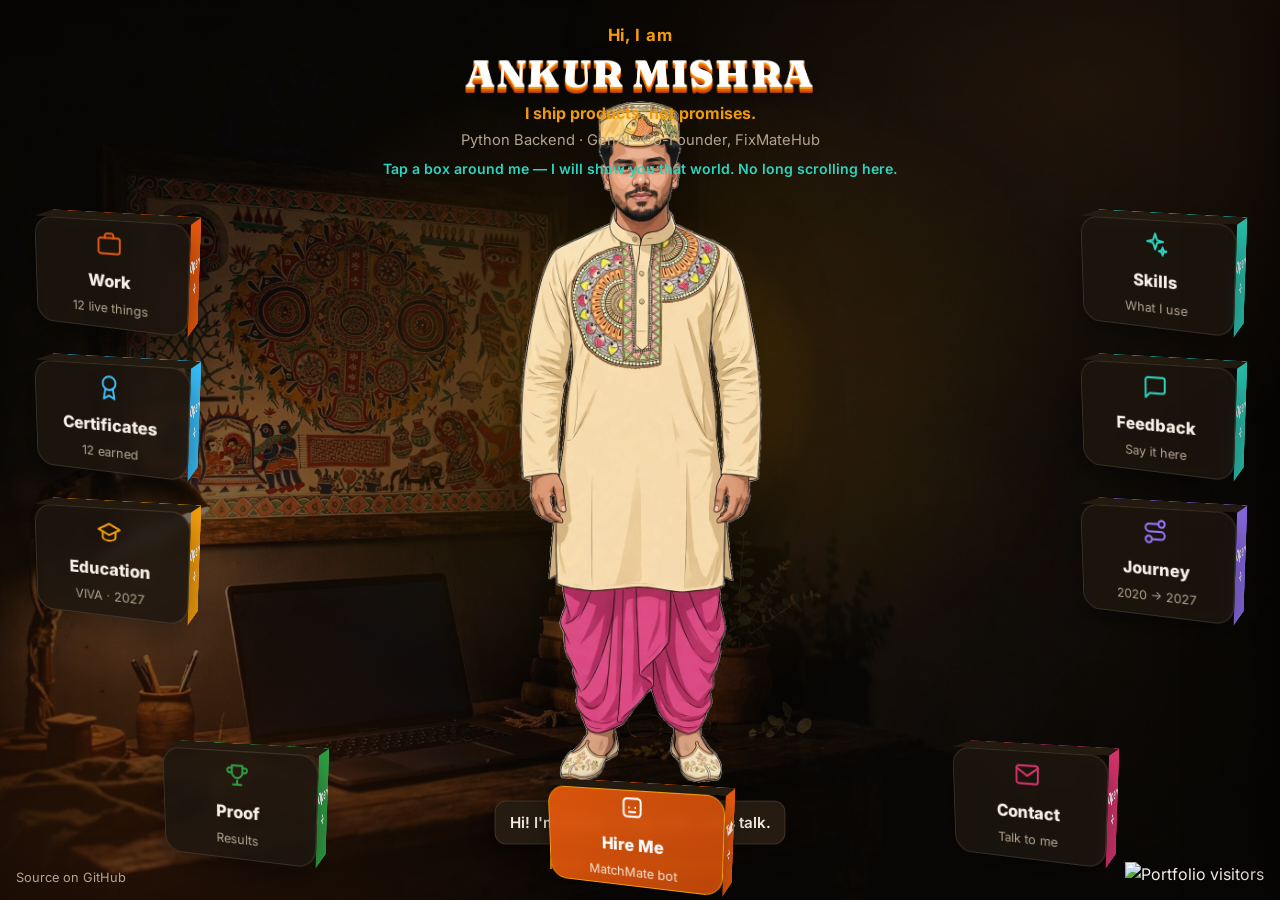
==== commit 73a888e0: "v5.3.0: Feedback is now a 9th cube (right side, mirrors Certificates) opening a side panel; form sen" ====
--- a/index.html
+++ b/index.html
@@ -41,7 +41,7 @@
 <link rel="preconnect" href="https://fonts.googleapis.com">
 <link rel="preconnect" href="https://fonts.gstatic.com" crossorigin>
 <link href="https://fonts.googleapis.com/css2?family=Inter:wght@400;600;700;800;900&family=Fraunces:opsz,wght@9..144,700;9..144,900&display=swap" rel="stylesheet">
-<link rel="stylesheet" href="styles.css?v=5.2.2">
+<link rel="stylesheet" href="styles.css?v=5.3.0">
 <script type="importmap">{"imports":{"three":"https://cdn.jsdelivr.net/npm/three@0.160.0/build/three.module.js"}}</script>
 </head>
 <body>
@@ -124,6 +124,17 @@
         <span class="cube-face cube-bottom" aria-hidden="true"></span>
       </span></span>
     </button>
+    <button type="button" class="orbit-box box-feedback" data-panel="feedback">
+      <span class="cube-float"><span class="cube" data-cube>
+        <span class="cube-face cube-front"><span class="box-icon" aria-hidden="true"><svg width="26" height="26" viewBox="0 0 24 24" fill="none" stroke="currentColor" stroke-width="1.8" stroke-linecap="round" stroke-linejoin="round"><path d="M21 15a2 2 0 0 1-2 2H7l-4 4V5a2 2 0 0 1 2-2h14a2 2 0 0 1 2 2z"/></svg></span><span class="box-label">Feedback</span><span class="box-sub">Say it here</span></span>
+        <span class="cube-face cube-right" aria-hidden="true"><span>Open →</span></span>
+        <span class="cube-face cube-top" aria-hidden="true"></span>
+        <span class="cube-face cube-back" aria-hidden="true"><span>Feedback</span></span>
+        <span class="cube-face cube-left" aria-hidden="true"></span>
+        <span class="cube-face cube-bottom" aria-hidden="true"></span>
+      </span></span>
+    </button>
+
     <button type="button" class="orbit-box box-proof" data-panel="proof">
       <span class="cube-float"><span class="cube" data-cube>
         <span class="cube-face cube-front"><span class="box-icon" aria-hidden="true"><svg width="26" height="26" viewBox="0 0 24 24" fill="none" stroke="currentColor" stroke-width="1.8" stroke-linecap="round" stroke-linejoin="round"><path d="M8 21h8M12 17v4M7 4h10v6a5 5 0 0 1-10 0V4Z"/><path d="M7 6H4a2 2 0 0 0 2 4h1M17 6h3a2 2 0 0 1-2 4h-1"/></svg></span><span class="box-label">Proof</span><span class="box-sub">Results</span></span>
@@ -157,7 +168,6 @@
   </nav>
 
   <p class="orbit-source"><a href="https://github.com/immishra13/ankur-portfolio-v3" target="_blank" rel="noopener">Source on GitHub</a></p>
-  <p class="feedback-link"><button type="button" class="feedback-btn" id="feedbackBtn">💬 Wanna give any suggestions or feedback?</button></p>
   <p class="visit-badge"><img src="https://api.visitorbadge.io/api/visitors?path=ankur-portfolio-v3&label=Visitors&countColor=%23263759" alt="Portfolio visitors" loading="lazy"></p>
 </div>
 
@@ -421,28 +431,22 @@
       <p class="panel-note">Fastest reply: WhatsApp. Work talk: Gmail or LinkedIn.</p>
     </div>
 
+    <div class="panel-section theme-feedback" data-section="feedback">
+      <p class="panel-eyebrow">Say it straight</p>
+      <p class="panel-intro">Tell Ankur what you liked, what can be better, or any suggestion. It goes straight from here — no account, no redirect. You can stay anonymous.</p>
+      <label class="bot-label" for="fbName">Your name (optional)</label>
+      <input type="text" id="fbName" maxlength="60" placeholder="Your name">
+      <label class="bot-label" for="fbMsg">Your suggestion / feedback</label>
+      <textarea id="fbMsg" rows="4" maxlength="1000" placeholder="Write your feedback here..."></textarea>
+      <button type="button" class="btn btn-primary feedback-submit" id="fbSubmit">Send feedback</button>
+      <p class="feedback-status" id="fbStatus" aria-live="polite"></p>
+      <p class="panel-note">No account needed. Your message goes directly to Ankur's email.</p>
+    </div>
+
   </div>
 </aside>
 <div class="panel-backdrop" id="panelBackdrop" aria-hidden="true"></div>
 
-<!-- Feedback modal -->
-<div class="feedback-modal" id="feedbackModal" aria-hidden="true">
-  <div class="feedback-box">
-    <div class="feedback-head">
-      <h3>Your feedback</h3>
-      <button type="button" class="feedback-close" id="feedbackClose" aria-label="Close feedback">×</button>
-    </div>
-    <p class="feedback-sub">Tell Ankur what you liked, what can be better, or any suggestion. Sending opens a pre-filled GitHub Issue — once you post it, it shows on his dashboard. No GitHub account? <a href="mailto:ankurkrishnamishra@gmail.com?subject=Portfolio%20feedback">Email Ankur directly</a> instead.</p>
-    <label class="bot-label" for="fbName">Your name (optional)</label>
-    <input type="text" id="fbName" maxlength="60" placeholder="Your name">
-    <label class="bot-label" for="fbMsg">Your suggestion / feedback</label>
-    <textarea id="fbMsg" rows="4" maxlength="1000" placeholder="Write your feedback here..."></textarea>
-    <button type="button" class="btn btn-primary feedback-submit" id="fbSubmit">Send feedback</button>
-    <p class="feedback-status" id="fbStatus" aria-live="polite"></p>
-  </div>
-</div>
-<div class="feedback-backdrop" id="feedbackBackdrop" aria-hidden="true"></div>
-
-<script src="app.js?v=5.2.2"></script>
+<script src="app.js?v=5.3.0"></script>
 </body>
 </html>
--- a/styles.css
+++ b/styles.css
@@ -222,6 +222,7 @@
 .box-education { --box-accent: var(--gold); left: 3%; top: 56%; }
 .box-certificates { --box-accent: var(--cert); left: 3%; top: 40%; }
 .box-journey { --box-accent: var(--violet); right: 3%; top: 56%; }
+.box-feedback { --box-accent: var(--teal); right: 3%; top: 40%; }
 .box-proof { --box-accent: var(--green); left: 13%; bottom: 5%; }
 .box-contact { --box-accent: var(--pink); right: 13%; bottom: 5%; }
 .box-hire { --box-accent: var(--accent); left: 50%; bottom: 2%; transform: translateX(-50%); width: 180px; min-height: 96px; }
@@ -233,6 +234,7 @@
 .box-education .cube-float { animation-delay: -2s; }
 .box-certificates .cube-float { animation-delay: -3.5s; }
 .box-journey .cube-float { animation-delay: -3s; }
+.box-feedback .cube-float { animation-delay: -2.8s; }
 .box-proof .cube-float { animation-delay: -1.5s; }
 .box-contact .cube-float { animation-delay: -2.5s; }
 .box-hire .cube-float { animation-delay: -0.5s; }
@@ -305,6 +307,7 @@
 .theme-proof { --panel-accent: var(--green); }
 .theme-hire { --panel-accent: var(--accent); }
 .theme-contact { --panel-accent: var(--pink); }
+.theme-feedback { --panel-accent: var(--teal); }
 /* Workshop: work cards get a blueprint dashed edge + a status tag. */
 .theme-work .work-card { border-style: dashed; border-width: 1.5px; }
 .work-tag {
@@ -560,12 +563,12 @@
   .box-education { left: 2%; top: 40%; }
   .box-journey { right: 2%; top: 40%; }
   .box-certificates { left: 2%; top: 56%; }
+  .box-feedback { right: 2%; top: 56%; }
   .box-proof { left: 6%; top: 72%; }
   .box-contact { right: 6%; top: 72%; }
   .box-hire { bottom: 2%; width: 150px; }
   .box-hire .cube { --w: 150px; --h: 80px; }
   .orbit-source { left: 10px; bottom: 8px; }
-  .feedback-link { bottom: 108px; font-size: 0.85rem; }
   .visit-badge { display: none; }
   .panel, .panel.panel-left { width: 100vw; height: 86dvh; top: auto; bottom: 0; left: 0; right: 0; border-left: none; border-right: none; border-top: 1px solid var(--line); border-radius: 20px 20px 0 0; transform: translateY(102%); box-shadow: 0 -20px 60px rgba(0, 0, 0, 0.5); }
   .panel.open, .panel.panel-left.open { transform: translateY(0); }
@@ -596,47 +599,18 @@
   .name-3d { transform: none; }
 }
 
-/* ---------- Feedback (v5.2.0) ---------- */
-.feedback-link { position: absolute; bottom: 12px; left: 50%; transform: translateX(-50%); z-index: 3; margin: 0; text-align: center; white-space: nowrap; }
-.feedback-btn {
-  background: none; border: none; cursor: pointer;
-  color: #4c9aff; font: inherit; font-size: 13px; font-weight: 600;
-  text-decoration: underline; text-underline-offset: 3px; padding: 4px 8px;
-}
-.feedback-btn:hover { color: #7db4ff; }
-.feedback-modal {
-  position: fixed; inset: 0; z-index: 60; display: none;
-  align-items: center; justify-content: center; padding: 16px;
-}
-.feedback-modal.open { display: flex; }
-.feedback-box {
-  background: #171310; border: 1px solid #2b241d; border-radius: 14px;
-  width: min(440px, 100%); padding: 18px; box-shadow: 0 18px 50px rgba(0,0,0,.6);
-}
-.feedback-head { display: flex; align-items: center; justify-content: space-between; }
-.feedback-head h3 { margin: 0; font-size: 18px; color: #f5efe6; }
-.feedback-close {
-  background: none; border: none; color: #b8a894; font-size: 26px; line-height: 1;
-  cursor: pointer; padding: 2px 8px;
-}
-.feedback-close:hover { color: #f5efe6; }
-.feedback-sub { color: #b8a894; font-size: 13px; margin: 8px 0 14px; }
-.feedback-box input[type="text"], .feedback-box textarea {
+/* ---------- Feedback panel (v5.3.0) ---------- */
+.theme-feedback input[type="text"], .theme-feedback textarea {
   width: 100%; box-sizing: border-box; background: #0d0a07; color: #f5efe6;
   border: 1px solid #2b241d; border-radius: 10px; padding: 10px 12px;
   font: inherit; font-size: 14px; margin: 4px 0 12px; resize: vertical;
 }
-.feedback-box input[type="text"]:focus, .feedback-box textarea:focus {
+.theme-feedback input[type="text"]:focus, .theme-feedback textarea:focus {
   outline: none; border-color: #4c9aff;
 }
 .feedback-submit { width: 100%; }
 .feedback-status { font-size: 13px; color: #7ee2a8; min-height: 18px; margin: 10px 0 0; }
 .feedback-status.err { color: #ff9d9d; }
-.feedback-backdrop {
-  position: fixed; inset: 0; z-index: 59; background: rgba(0,0,0,.55);
-  display: none;
-}
-.feedback-backdrop.open { display: block; }
 
 /* ---------- MatchMate contact CTA (v5.2.0) ---------- */
 .bot-contact-cta { margin-top: 16px; }
@@ -645,4 +619,3 @@
 /* ---------- Visit badge (v5.2.0) ---------- */
 .visit-badge { position: absolute; bottom: 12px; right: 16px; z-index: 3; margin: 0; text-align: center; }
 .visit-badge img { height: 20px; }
-.feedback-backdrop.open { display: block; }
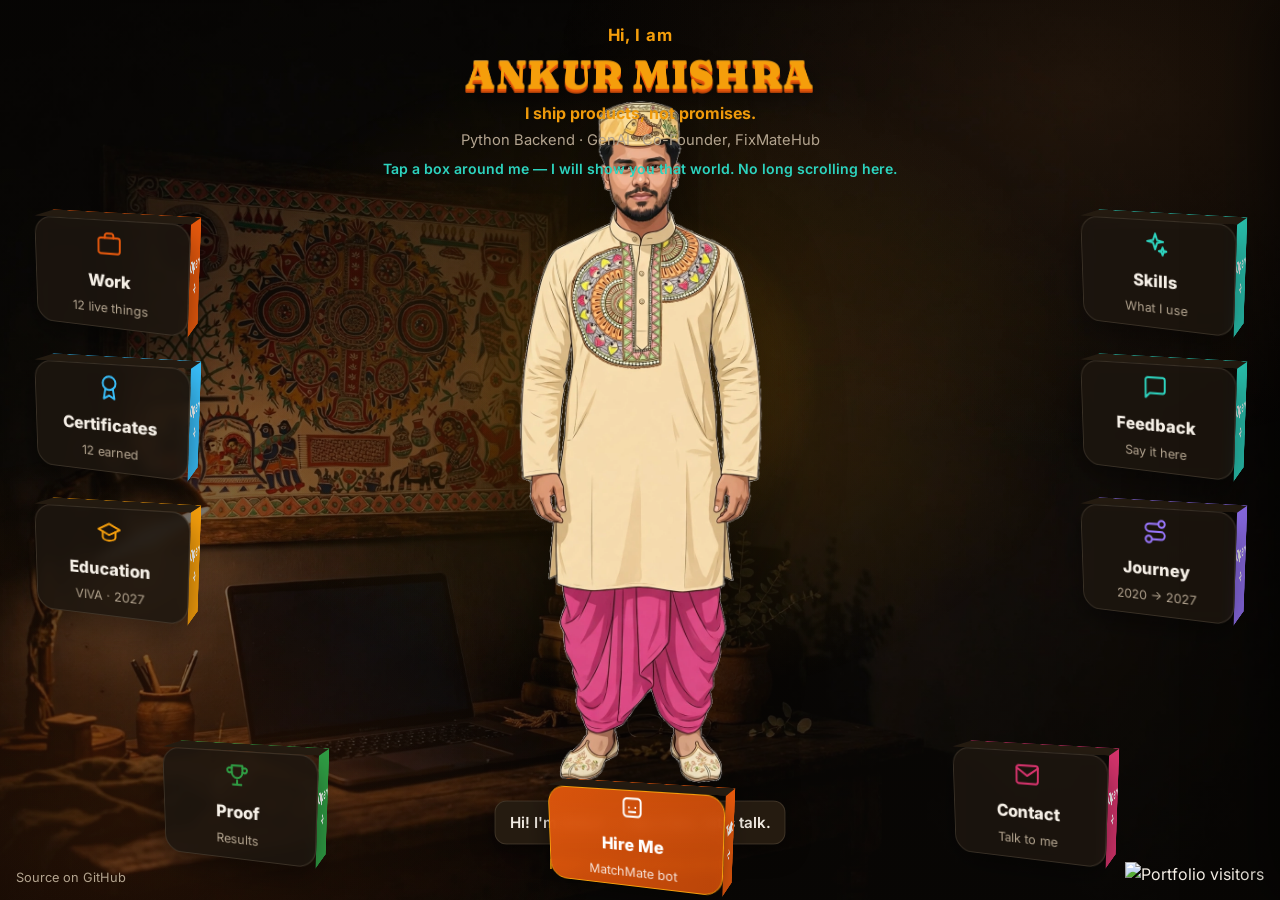
==== commit 335b559b: "Portfolio v5.3.3 Mage-UI cursor effects: gold follow-dot (desktop) + gold click-sparks on box/avatar" ====
--- a/index.html
+++ b/index.html
@@ -41,10 +41,19 @@
 <link rel="preconnect" href="https://fonts.googleapis.com">
 <link rel="preconnect" href="https://fonts.gstatic.com" crossorigin>
 <link href="https://fonts.googleapis.com/css2?family=Inter:wght@400;600;700;800;900&family=Fraunces:opsz,wght@9..144,700;9..144,900&display=swap" rel="stylesheet">
-<link rel="stylesheet" href="styles.css?v=5.3.0">
+<link rel="stylesheet" href="styles.css?v=5.3.3">
 <script type="importmap">{"imports":{"three":"https://cdn.jsdelivr.net/npm/three@0.160.0/build/three.module.js"}}</script>
 </head>
 <body>
+
+<!-- Preloader (v5.3.3) — a clean loading screen while the avatar video
+     warms up, instead of an empty orange glow. Hides the moment the first
+     avatar frame is keyed (JS), or after 4s at the latest. -->
+<div class="preloader" id="preloader" aria-hidden="true">
+  <p class="preloader-name">ANKUR MISHRA</p>
+  <div class="preloader-bar"><span></span></div>
+  <p class="preloader-text">loading…</p>
+</div>
 
 <!-- ================= THE ORBIT: one page, avatar in the centre ================= -->
 <div class="orbit" id="orbit">
@@ -372,12 +381,12 @@
       <p class="panel-eyebrow">Scoreboard — results</p>
       <p class="panel-intro">Numbers speak. Promises don't.</p>
       <ul class="proof-list">
-        <li><strong>2000+</strong><span>customers served — FixMateHub</span></li>
-        <li><strong>4.9</strong><span>FixMateHub rating</span></li>
-        <li><strong>50+</strong><span>weddings &amp; corporate events managed</span></li>
-        <li><strong>96</strong><span>NPTEL — AI Concepts &amp; Techniques</span></li>
-        <li><strong>8.70</strong><span>Sem 6 SGPI</span></li>
-        <li><strong>12</strong><span>live projects on this page</span></li>
+        <li><strong data-count="2000" data-suffix="+">2000+</strong><span>customers served — FixMateHub</span></li>
+        <li><strong data-count="4.9" data-decimals="1">4.9</strong><span>FixMateHub rating</span></li>
+        <li><strong data-count="50" data-suffix="+">50+</strong><span>weddings &amp; corporate events managed</span></li>
+        <li><strong data-count="96">96</strong><span>NPTEL — AI Concepts &amp; Techniques</span></li>
+        <li><strong data-count="8.70" data-decimals="2">8.70</strong><span>Sem 6 SGPI</span></li>
+        <li><strong data-count="12">12</strong><span>live projects on this page</span></li>
       </ul>
     </div>
 
@@ -433,20 +442,20 @@
 
     <div class="panel-section theme-feedback" data-section="feedback">
       <p class="panel-eyebrow">Say it straight</p>
-      <p class="panel-intro">Tell Ankur what you liked, what can be better, or any suggestion. It goes straight from here — no account, no redirect. You can stay anonymous.</p>
+      <p class="panel-intro">Tell Ankur what you liked, what can be better, or any suggestion. It gets saved right here — no account, no redirect. You can stay anonymous.</p>
       <label class="bot-label" for="fbName">Your name (optional)</label>
       <input type="text" id="fbName" maxlength="60" placeholder="Your name">
       <label class="bot-label" for="fbMsg">Your suggestion / feedback</label>
       <textarea id="fbMsg" rows="4" maxlength="1000" placeholder="Write your feedback here..."></textarea>
       <button type="button" class="btn btn-primary feedback-submit" id="fbSubmit">Send feedback</button>
       <p class="feedback-status" id="fbStatus" aria-live="polite"></p>
-      <p class="panel-note">No account needed. Your message goes directly to Ankur's email.</p>
+      <p class="panel-note">No account needed. Your message is saved as text and shown on Ankur's dashboard.</p>
     </div>
 
   </div>
 </aside>
 <div class="panel-backdrop" id="panelBackdrop" aria-hidden="true"></div>
 
-<script src="app.js?v=5.3.0"></script>
+<script src="app.js?v=5.3.3"></script>
 </body>
 </html>
--- a/styles.css
+++ b/styles.css
@@ -92,16 +92,51 @@
 .intro-hi { margin: 0 0 2px; font-size: 1.05rem; font-weight: 700; color: var(--gold); letter-spacing: 0.05em; }
 .name-3d {
   margin: 0; font-family: "Fraunces", "Inter", serif; font-weight: 900;
-  font-size: clamp(2.4rem, 6vw, 4rem); letter-spacing: 0.03em; color: #fff;
+  font-size: clamp(2.4rem, 6vw, 4rem); letter-spacing: 0.03em;
   transform: perspective(600px) rotateX(10deg);
+  /* Gradient shimmer (v5.3.3, Mage-UI aurora-text idea) — the face is a
+     slow amber-gold gradient; the text-shadow below still gives the 3D
+     extrusion. background-clip: text keeps the shadow, changes the fill. */
+  background: linear-gradient(100deg, #fff8ec 0%, #f59e0b 25%, #ffd97a 50%, #f59e0b 75%, #fff8ec 100%);
+  background-size: 200% 100%;
+  -webkit-background-clip: text; background-clip: text;
+  color: transparent;
+  animation: name-shimmer 7s linear infinite;
   text-shadow:
     0 1px 0 var(--gold), 0 2px 0 var(--gold), 0 3px 0 var(--accent),
     0 4px 0 var(--accent), 0 5px 0 var(--accent-dark), 0 6px 0 var(--accent-dark),
     0 10px 24px rgba(0, 0, 0, 0.7);
 }
+@keyframes name-shimmer { to { background-position: -200% 0; } }
 .intro-line { margin: 6px 0 0; font-size: 1.15rem; font-weight: 700; color: var(--gold); }
 .intro-sub { margin: 2px 0 0; font-size: 0.92rem; color: var(--muted); }
 .intro-hint { margin: 6px 0 0; font-size: 0.88rem; font-weight: 600; color: var(--teal); }
+
+/* Preloader (v5.3.3) — clean loading screen while the avatar video warms
+   up. Fades out the moment the first avatar frame is keyed. */
+.preloader {
+  position: fixed; inset: 0; z-index: 100; background: #0d0a07;
+  display: flex; flex-direction: column; align-items: center; justify-content: center;
+  gap: 14px; transition: opacity 0.5s ease;
+}
+.preloader.is-hidden { opacity: 0; pointer-events: none; }
+.preloader-name {
+  margin: 0; font-family: "Fraunces", "Inter", serif; font-weight: 900;
+  font-size: clamp(1.4rem, 4vw, 2rem); letter-spacing: 0.06em; color: var(--gold);
+}
+.preloader-bar { width: 160px; height: 3px; background: #2b241d; border-radius: 2px; overflow: hidden; }
+.preloader-bar span {
+  display: block; width: 40%; height: 100%; background: var(--gold); border-radius: 2px;
+  animation: preload-slide 1.2s ease-in-out infinite;
+}
+@keyframes preload-slide { 0% { transform: translateX(-110%); } 100% { transform: translateX(400%); } }
+.preloader-text { margin: 0; font-size: 0.85rem; color: var(--muted); }
+
+/* Cursor canvas (v5.3.3, Mage-UI follow-cursor + click-spark) — one fixed
+   canvas for the gold follow-dot and the gold click sparks. pointer-events
+   none, so it never blocks a tap. Above panels (z 30) so the dot is
+   visible everywhere, like a real cursor. Created by JS, desktop only. */
+.cursor-canvas { position: fixed; inset: 0; z-index: 60; pointer-events: none; }
 
 /* Avatar, centre — Ankur's own avatar VIDEOS (idle + dances). The video
    is the source; the canvas below is what you see — a live chroma-key
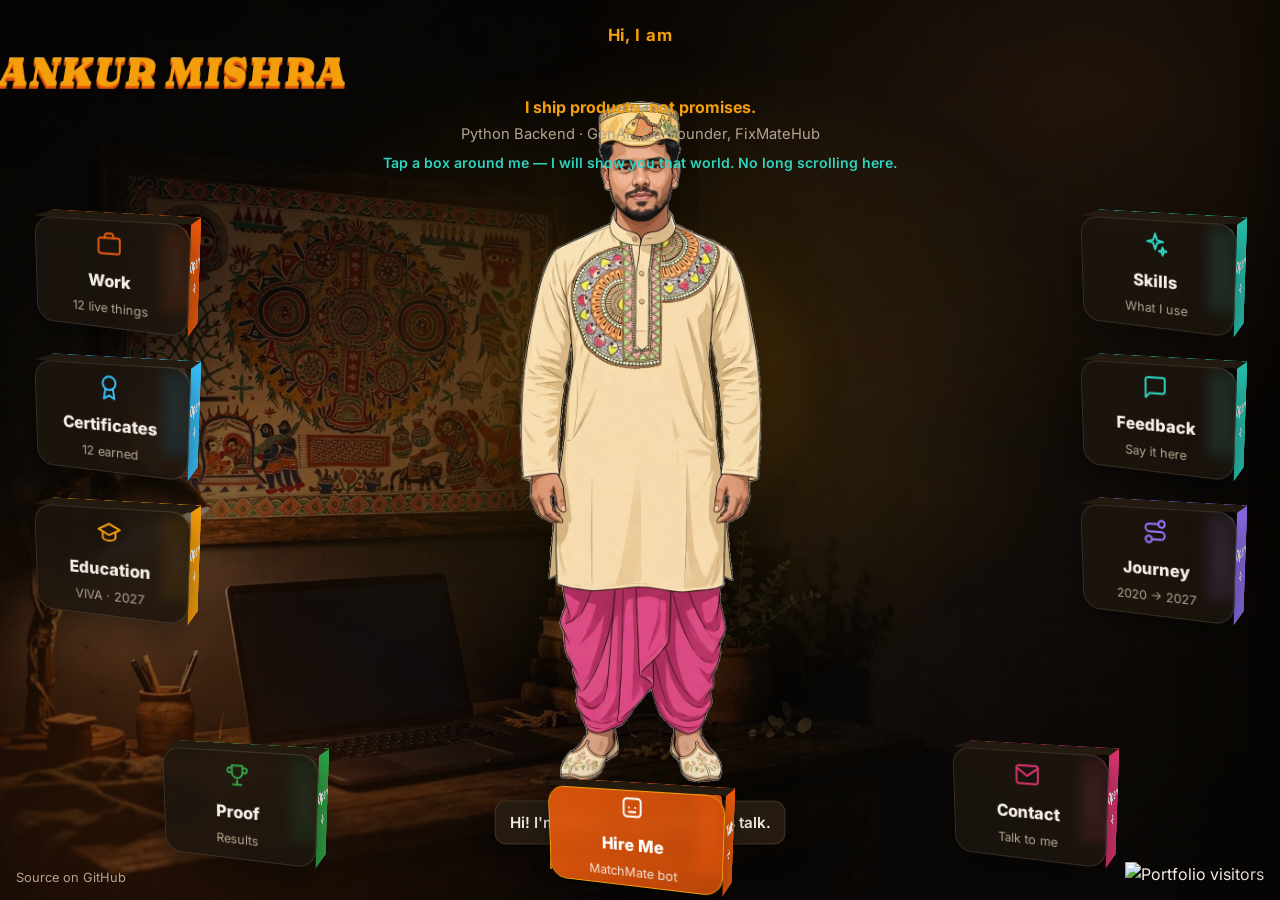
==== commit 02d0b084: "Portfolio v5.3.4 Mage-UI: Split Text on the name (hover a letter, it splits apart), Case Study Card " ====
--- a/index.html
+++ b/index.html
@@ -41,7 +41,7 @@
 <link rel="preconnect" href="https://fonts.googleapis.com">
 <link rel="preconnect" href="https://fonts.gstatic.com" crossorigin>
 <link href="https://fonts.googleapis.com/css2?family=Inter:wght@400;600;700;800;900&family=Fraunces:opsz,wght@9..144,700;9..144,900&display=swap" rel="stylesheet">
-<link rel="stylesheet" href="styles.css?v=5.3.3">
+<link rel="stylesheet" href="styles.css?v=5.3.4">
 <script type="importmap">{"imports":{"three":"https://cdn.jsdelivr.net/npm/three@0.160.0/build/three.module.js"}}</script>
 </head>
 <body>
@@ -61,7 +61,7 @@
   <!-- 3D name + intro -->
   <header class="name-block">
     <p class="intro-hi">Hi, I am</p>
-    <h1 class="name-3d">ANKUR MISHRA</h1>
+    <h1 class="name-3d" id="splitName">ANKUR MISHRA</h1>
     <p class="intro-line">I ship products, not promises.</p>
     <p class="intro-sub">Python Backend · GenAI · Co-Founder, FixMateHub</p>
     <p class="intro-hint">Tap a box around me — I will show you that world. No long scrolling here.</p>
@@ -456,6 +456,6 @@
 </aside>
 <div class="panel-backdrop" id="panelBackdrop" aria-hidden="true"></div>
 
-<script src="app.js?v=5.3.3"></script>
+<script src="app.js?v=5.3.4"></script>
 </body>
 </html>
--- a/styles.css
+++ b/styles.css
@@ -92,7 +92,8 @@
 .intro-hi { margin: 0 0 2px; font-size: 1.05rem; font-weight: 700; color: var(--gold); letter-spacing: 0.05em; }
 .name-3d {
   margin: 0; font-family: "Fraunces", "Inter", serif; font-weight: 900;
-  font-size: clamp(2.4rem, 6vw, 4rem); letter-spacing: 0.03em;
+  font-size: clamp(2.4rem, 6vw, 4rem); letter-spacing: 0.03em; line-height: 1;
+  position: relative;
   transform: perspective(600px) rotateX(10deg);
   /* Gradient shimmer (v5.3.3, Mage-UI aurora-text idea) — the face is a
      slow amber-gold gradient; the text-shadow below still gives the 3D
@@ -108,6 +109,45 @@
     0 10px 24px rgba(0, 0, 0, 0.7);
 }
 @keyframes name-shimmer { to { background-position: -200% 0; } }
+
+/* Split Text on the name (v5.3.4, Mage-UI split-text) — each letter is
+   cut into a top half + bottom half. Hovering a letter pushes its halves
+   apart (top up, bottom down) with a ripple to the neighbours. The h1
+   keeps its gradient + 3D shadow; when JS builds the split (.is-split),
+   the h1's own background is removed and the halves carry the gradient
+   (so no-JS still shows the plain gradient name). The sizer is the
+   invisible full text that keeps the h1's size and the accessible name;
+   its shadow is off so it leaves no ghost behind the letters. */
+.name-3d.is-split { background: none; animation: none; }
+.split-sizer { text-shadow: none; }
+.split-letters { position: absolute; top: 0; left: 0; display: flex; }
+.split-letter {
+  position: relative; display: inline-flex; flex-direction: column;
+  height: 1em; line-height: 1;
+}
+.split-top, .split-bottom {
+  display: block; height: 50%; overflow: hidden; line-height: 1;
+  transition: transform 0.3s ease-out;
+}
+/* the gradient + shimmer, on the spans that actually hold the letter
+   (the 3D shadow is inherited from .name-3d) */
+.split-top, .split-bottom-inner {
+  background: linear-gradient(100deg, #fff8ec 0%, #f59e0b 25%, #ffd97a 50%, #f59e0b 75%, #fff8ec 100%);
+  background-size: 200% 100%;
+  -webkit-background-clip: text; background-clip: text;
+  color: transparent;
+  animation: name-shimmer 7s linear infinite;
+}
+.split-bottom-inner {
+  display: block; transform: translateY(-50%); line-height: 1;
+}
+/* the split: active letter ±20px, ±1 neighbour ±12px, ±2 ±4px */
+.split-letter.is-active .split-top { transform: translateY(-20px); }
+.split-letter.is-active .split-bottom { transform: translateY(20px); }
+.split-letter.is-near1 .split-top { transform: translateY(-12px); }
+.split-letter.is-near1 .split-bottom { transform: translateY(12px); }
+.split-letter.is-near2 .split-top { transform: translateY(-4px); }
+.split-letter.is-near2 .split-bottom { transform: translateY(4px); }
 .intro-line { margin: 6px 0 0; font-size: 1.15rem; font-weight: 700; color: var(--gold); }
 .intro-sub { margin: 2px 0 0; font-size: 0.92rem; color: var(--muted); }
 .intro-hint { margin: 6px 0 0; font-size: 0.88rem; font-weight: 600; color: var(--teal); }
@@ -132,10 +172,10 @@
 @keyframes preload-slide { 0% { transform: translateX(-110%); } 100% { transform: translateX(400%); } }
 .preloader-text { margin: 0; font-size: 0.85rem; color: var(--muted); }
 
-/* Cursor canvas (v5.3.3, Mage-UI follow-cursor + click-spark) — one fixed
-   canvas for the gold follow-dot and the gold click sparks. pointer-events
-   none, so it never blocks a tap. Above panels (z 30) so the dot is
-   visible everywhere, like a real cursor. Created by JS, desktop only. */
+/* Cursor canvas (v5.3.4, Mage-UI canvas-cursor-effect + click-spark) — one
+   fixed canvas for the gold ribbon trails and the gold click sparks.
+   pointer-events none, so it never blocks a tap. Above panels (z 30) so
+   the ribbon is visible everywhere, like a real cursor. Created by JS. */
 .cursor-canvas { position: fixed; inset: 0; z-index: 60; pointer-events: none; }
 
 /* Avatar, centre — Ankur's own avatar VIDEOS (idle + dances). The video
@@ -190,12 +230,39 @@
 /* Orbit boxes — real 3D cubes (cuboid W x H x D).
    Resting pose shows front + right + top faces. Hover turns the cube,
    drag (pointer) rotates it freely, tap opens the panel. */
-.orbit-boxes { position: absolute; inset: 0; z-index: 3; pointer-events: none; }
+.orbit-boxes { position: absolute; inset: 0; z-index: 3; pointer-events: none; perspective: 900px; }
 .orbit-box {
   position: absolute; padding: 0; background: none; border: none;
   width: 158px; min-height: 108px; perspective: 600px; pointer-events: auto;
-}
-.cube-float { display: block; transform-style: preserve-3d; animation: float 6s var(--ease-out) infinite; }
+  transform-origin: left center;
+  transition: transform 0.35s var(--ease-out);
+}
+/* Case Study Card (v5.3.4, Mage-UI case-study-card) — the box opens like
+   a book on hover: the whole box pivots on its left edge (rotateY -12deg)
+   and the cube's own turn eases to -25deg so the total stays ~-37deg
+   (the "Open →" side stays visible). Hire Me keeps its centring. */
+.orbit-box:hover, .orbit-box:focus-visible { transform: rotateY(-12deg); }
+.box-hire:hover, .box-hire:focus-visible { transform: translateX(-50%) rotateY(-12deg); }
+/* Sliding "OPEN" tab (the card's "CLICK TO READ" tab) — sits behind the
+   cube and slides out from its right edge on hover, in the box's accent. */
+.orbit-box::after {
+  content: "OPEN";
+  position: absolute; right: 2px; top: 50%; z-index: 0;
+  width: 26px; height: 84px;
+  display: flex; align-items: center; justify-content: center;
+  writing-mode: vertical-rl;
+  background: var(--box-accent, var(--accent)); color: #fff;
+  font-weight: 800; font-size: 0.72rem; letter-spacing: 0.12em;
+  border-radius: 0 8px 8px 0;
+  box-shadow: 2px 2px 10px rgba(0, 0, 0, 0.4);
+  transform: translateY(-50%) translateX(-6px);
+  transition: transform 0.3s ease-in-out;
+  pointer-events: none;
+}
+.orbit-box:hover::after, .orbit-box:focus-visible::after {
+  transform: translateY(-50%) translateX(28px) rotate(4deg);
+}
+.cube-float { position: relative; z-index: 1; display: block; transform-style: preserve-3d; animation: float 6s var(--ease-out) infinite; }
 .cube {
   --w: 158px; --h: 108px; --d: 44px;
   position: relative; display: block; width: var(--w); height: var(--h);
@@ -204,7 +271,7 @@
   transition: transform 0.35s var(--ease-out);
 }
 .cube.dragging { transition: none; }
-.orbit-box:hover .cube, .orbit-box:focus-visible .cube { --rx: -8deg; --ry: -38deg; }
+.orbit-box:hover .cube, .orbit-box:focus-visible .cube { --rx: -8deg; --ry: -25deg; }
 .cube-face {
   position: absolute; backface-visibility: hidden;
   display: flex; flex-direction: column; align-items: center; justify-content: center; gap: 4px;
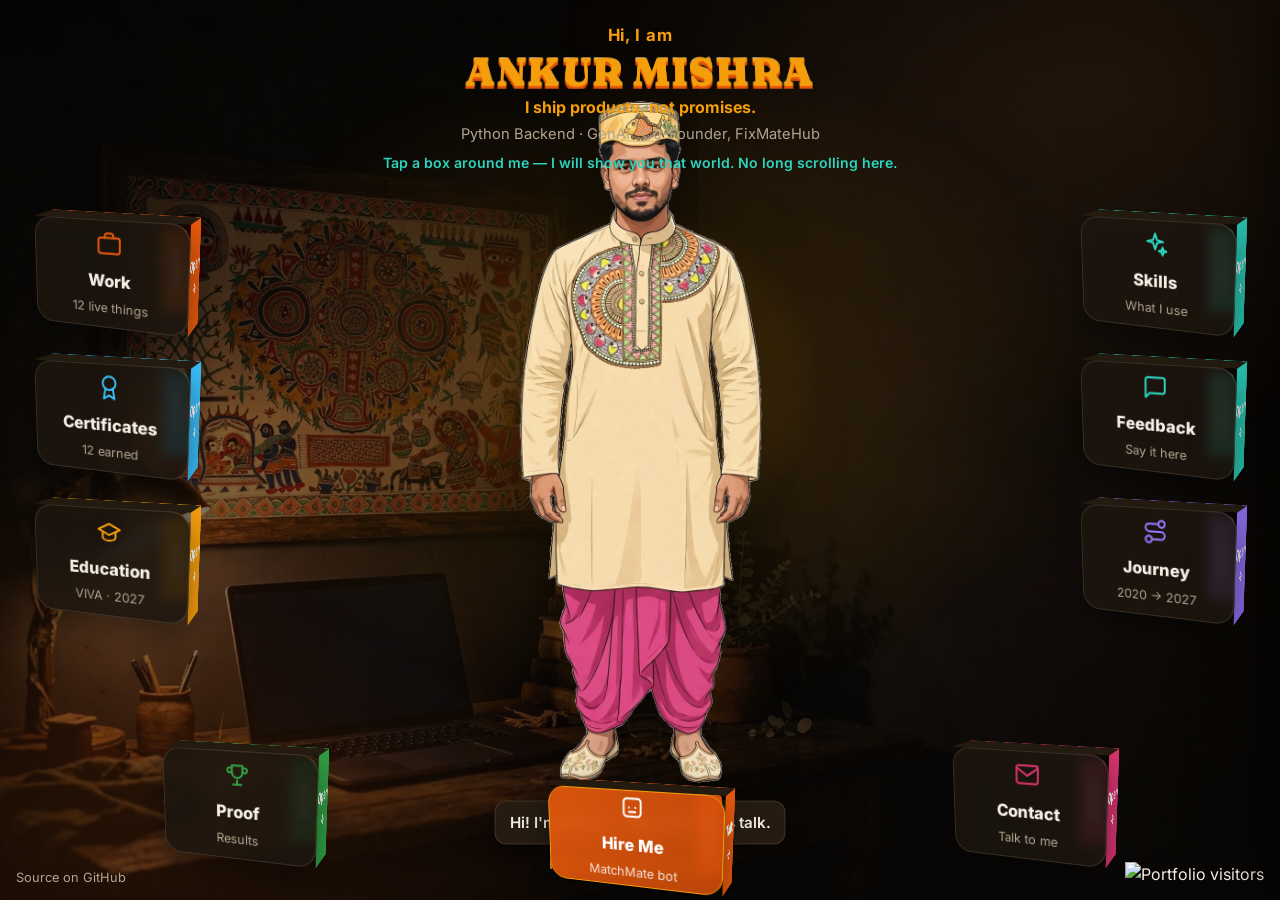
==== commit fdbf6036: "Portfolio v5.3.5 Split Text fix: letters row centred (was left-aligned, name sat at the viewport edg" ====
--- a/index.html
+++ b/index.html
@@ -41,7 +41,7 @@
 <link rel="preconnect" href="https://fonts.googleapis.com">
 <link rel="preconnect" href="https://fonts.gstatic.com" crossorigin>
 <link href="https://fonts.googleapis.com/css2?family=Inter:wght@400;600;700;800;900&family=Fraunces:opsz,wght@9..144,700;9..144,900&display=swap" rel="stylesheet">
-<link rel="stylesheet" href="styles.css?v=5.3.4">
+<link rel="stylesheet" href="styles.css?v=5.3.5">
 <script type="importmap">{"imports":{"three":"https://cdn.jsdelivr.net/npm/three@0.160.0/build/three.module.js"}}</script>
 </head>
 <body>
@@ -456,6 +456,6 @@
 </aside>
 <div class="panel-backdrop" id="panelBackdrop" aria-hidden="true"></div>
 
-<script src="app.js?v=5.3.4"></script>
+<script src="app.js?v=5.3.5"></script>
 </body>
 </html>
--- a/styles.css
+++ b/styles.css
@@ -117,10 +117,17 @@
    the h1's own background is removed and the halves carry the gradient
    (so no-JS still shows the plain gradient name). The sizer is the
    invisible full text that keeps the h1's size and the accessible name;
-   its shadow is off so it leaves no ghost behind the letters. */
+   its shadow is off so it leaves no ghost behind the letters.
+   v5.3.5 fix: the letters row is centred (left 50% + translateX -50% —
+   it was left-aligned, so the name sat at the viewport's left edge) and
+   gets pointer-events: auto (the .name-block is pointer-events: none,
+   so without this the hover never fired at all). */
 .name-3d.is-split { background: none; animation: none; }
 .split-sizer { text-shadow: none; }
-.split-letters { position: absolute; top: 0; left: 0; display: flex; }
+.split-letters {
+  position: absolute; top: 0; left: 50%; transform: translateX(-50%);
+  display: flex; pointer-events: auto;
+}
 .split-letter {
   position: relative; display: inline-flex; flex-direction: column;
   height: 1em; line-height: 1;
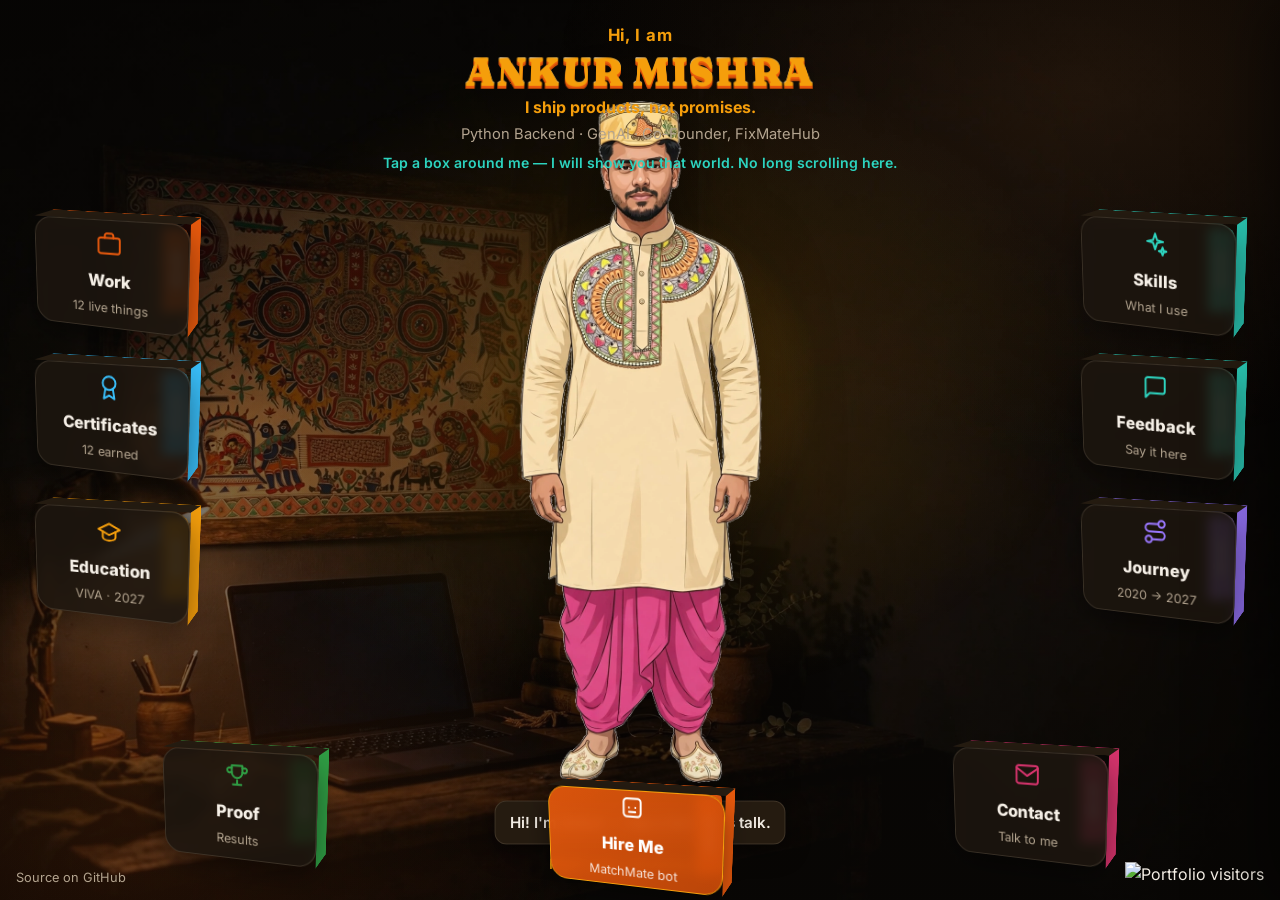
==== commit c858c729: "Portfolio v5.3.6 duplicate Open removed: the cube side face said Open/Talk AND the Case Study tab sa" ====
--- a/index.html
+++ b/index.html
@@ -41,7 +41,7 @@
 <link rel="preconnect" href="https://fonts.googleapis.com">
 <link rel="preconnect" href="https://fonts.gstatic.com" crossorigin>
 <link href="https://fonts.googleapis.com/css2?family=Inter:wght@400;600;700;800;900&family=Fraunces:opsz,wght@9..144,700;9..144,900&display=swap" rel="stylesheet">
-<link rel="stylesheet" href="styles.css?v=5.3.5">
+<link rel="stylesheet" href="styles.css?v=5.3.6">
 <script type="importmap">{"imports":{"three":"https://cdn.jsdelivr.net/npm/three@0.160.0/build/three.module.js"}}</script>
 </head>
 <body>
@@ -86,7 +86,7 @@
     <button type="button" class="orbit-box box-work" data-panel="work">
       <span class="cube-float"><span class="cube" data-cube>
         <span class="cube-face cube-front"><span class="box-icon" aria-hidden="true"><svg width="26" height="26" viewBox="0 0 24 24" fill="none" stroke="currentColor" stroke-width="1.8" stroke-linecap="round" stroke-linejoin="round"><rect x="2" y="7" width="20" height="14" rx="2"/><path d="M16 7V5a2 2 0 0 0-2-2h-4a2 2 0 0 0-2 2v2"/></svg></span><span class="box-label">Work</span><span class="box-sub">12 live things</span></span>
-        <span class="cube-face cube-right" aria-hidden="true"><span>Open →</span></span>
+        <span class="cube-face cube-right" aria-hidden="true"></span>
         <span class="cube-face cube-top" aria-hidden="true"></span>
         <span class="cube-face cube-back" aria-hidden="true"><span>Work</span></span>
         <span class="cube-face cube-left" aria-hidden="true"></span>
@@ -96,7 +96,7 @@
     <button type="button" class="orbit-box box-skills" data-panel="skills">
       <span class="cube-float"><span class="cube" data-cube>
         <span class="cube-face cube-front"><span class="box-icon" aria-hidden="true"><svg width="26" height="26" viewBox="0 0 24 24" fill="none" stroke="currentColor" stroke-width="1.8" stroke-linecap="round" stroke-linejoin="round"><path d="m12 3-1.9 5.8L4.5 10l5.6 1.2L12 17l1.9-5.8L19.5 10l-5.6-1.2L12 3Z"/><path d="M19 15l-.9 2.6L15.5 18.5l2.6.9L19 22l.9-2.6 2.6-.9-2.6-.9L19 15Z"/></svg></span><span class="box-label">Skills</span><span class="box-sub">What I use</span></span>
-        <span class="cube-face cube-right" aria-hidden="true"><span>Open →</span></span>
+        <span class="cube-face cube-right" aria-hidden="true"></span>
         <span class="cube-face cube-top" aria-hidden="true"></span>
         <span class="cube-face cube-back" aria-hidden="true"><span>Skills</span></span>
         <span class="cube-face cube-left" aria-hidden="true"></span>
@@ -106,7 +106,7 @@
     <button type="button" class="orbit-box box-education" data-panel="education">
       <span class="cube-float"><span class="cube" data-cube>
         <span class="cube-face cube-front"><span class="box-icon" aria-hidden="true"><svg width="26" height="26" viewBox="0 0 24 24" fill="none" stroke="currentColor" stroke-width="1.8" stroke-linecap="round" stroke-linejoin="round"><path d="M22 10 12 5 2 10l10 5 10-5Z"/><path d="M6 12v5c0 1.7 2.7 3 6 3s6-1.3 6-3v-5"/></svg></span><span class="box-label">Education</span><span class="box-sub">VIVA · 2027</span></span>
-        <span class="cube-face cube-right" aria-hidden="true"><span>Open →</span></span>
+        <span class="cube-face cube-right" aria-hidden="true"></span>
         <span class="cube-face cube-top" aria-hidden="true"></span>
         <span class="cube-face cube-back" aria-hidden="true"><span>Education</span></span>
         <span class="cube-face cube-left" aria-hidden="true"></span>
@@ -116,7 +116,7 @@
     <button type="button" class="orbit-box box-certificates" data-panel="certificates">
       <span class="cube-float"><span class="cube" data-cube>
         <span class="cube-face cube-front"><span class="box-icon" aria-hidden="true"><svg width="26" height="26" viewBox="0 0 24 24" fill="none" stroke="currentColor" stroke-width="1.8" stroke-linecap="round" stroke-linejoin="round"><circle cx="12" cy="8" r="6"/><path d="M15.477 12.89 17 22l-5-3-5 3 1.523-9.11"/></svg></span><span class="box-label">Certificates</span><span class="box-sub">12 earned</span></span>
-        <span class="cube-face cube-right" aria-hidden="true"><span>Open →</span></span>
+        <span class="cube-face cube-right" aria-hidden="true"></span>
         <span class="cube-face cube-top" aria-hidden="true"></span>
         <span class="cube-face cube-back" aria-hidden="true"><span>Certificates</span></span>
         <span class="cube-face cube-left" aria-hidden="true"></span>
@@ -126,7 +126,7 @@
     <button type="button" class="orbit-box box-journey" data-panel="journey">
       <span class="cube-float"><span class="cube" data-cube>
         <span class="cube-face cube-front"><span class="box-icon" aria-hidden="true"><svg width="26" height="26" viewBox="0 0 24 24" fill="none" stroke="currentColor" stroke-width="1.8" stroke-linecap="round" stroke-linejoin="round"><circle cx="6" cy="19" r="3"/><circle cx="18" cy="5" r="3"/><path d="M9 19h8.5a3.5 3.5 0 0 0 0-7h-11a3.5 3.5 0 0 1 0-7H15"/></svg></span><span class="box-label">Journey</span><span class="box-sub">2020 → 2027</span></span>
-        <span class="cube-face cube-right" aria-hidden="true"><span>Open →</span></span>
+        <span class="cube-face cube-right" aria-hidden="true"></span>
         <span class="cube-face cube-top" aria-hidden="true"></span>
         <span class="cube-face cube-back" aria-hidden="true"><span>Journey</span></span>
         <span class="cube-face cube-left" aria-hidden="true"></span>
@@ -136,7 +136,7 @@
     <button type="button" class="orbit-box box-feedback" data-panel="feedback">
       <span class="cube-float"><span class="cube" data-cube>
         <span class="cube-face cube-front"><span class="box-icon" aria-hidden="true"><svg width="26" height="26" viewBox="0 0 24 24" fill="none" stroke="currentColor" stroke-width="1.8" stroke-linecap="round" stroke-linejoin="round"><path d="M21 15a2 2 0 0 1-2 2H7l-4 4V5a2 2 0 0 1 2-2h14a2 2 0 0 1 2 2z"/></svg></span><span class="box-label">Feedback</span><span class="box-sub">Say it here</span></span>
-        <span class="cube-face cube-right" aria-hidden="true"><span>Open →</span></span>
+        <span class="cube-face cube-right" aria-hidden="true"></span>
         <span class="cube-face cube-top" aria-hidden="true"></span>
         <span class="cube-face cube-back" aria-hidden="true"><span>Feedback</span></span>
         <span class="cube-face cube-left" aria-hidden="true"></span>
@@ -147,7 +147,7 @@
     <button type="button" class="orbit-box box-proof" data-panel="proof">
       <span class="cube-float"><span class="cube" data-cube>
         <span class="cube-face cube-front"><span class="box-icon" aria-hidden="true"><svg width="26" height="26" viewBox="0 0 24 24" fill="none" stroke="currentColor" stroke-width="1.8" stroke-linecap="round" stroke-linejoin="round"><path d="M8 21h8M12 17v4M7 4h10v6a5 5 0 0 1-10 0V4Z"/><path d="M7 6H4a2 2 0 0 0 2 4h1M17 6h3a2 2 0 0 1-2 4h-1"/></svg></span><span class="box-label">Proof</span><span class="box-sub">Results</span></span>
-        <span class="cube-face cube-right" aria-hidden="true"><span>Open →</span></span>
+        <span class="cube-face cube-right" aria-hidden="true"></span>
         <span class="cube-face cube-top" aria-hidden="true"></span>
         <span class="cube-face cube-back" aria-hidden="true"><span>Proof</span></span>
         <span class="cube-face cube-left" aria-hidden="true"></span>
@@ -157,7 +157,7 @@
     <button type="button" class="orbit-box box-contact" data-panel="contact">
       <span class="cube-float"><span class="cube" data-cube>
         <span class="cube-face cube-front"><span class="box-icon" aria-hidden="true"><svg width="26" height="26" viewBox="0 0 24 24" fill="none" stroke="currentColor" stroke-width="1.8" stroke-linecap="round" stroke-linejoin="round"><path d="M4 4h16a2 2 0 0 1 2 2v12a2 2 0 0 1-2 2H4a2 2 0 0 1-2-2V6a2 2 0 0 1 2-2Z"/><path d="m22 6-10 7L2 6"/></svg></span><span class="box-label">Contact</span><span class="box-sub">Talk to me</span></span>
-        <span class="cube-face cube-right" aria-hidden="true"><span>Open →</span></span>
+        <span class="cube-face cube-right" aria-hidden="true"></span>
         <span class="cube-face cube-top" aria-hidden="true"></span>
         <span class="cube-face cube-back" aria-hidden="true"><span>Contact</span></span>
         <span class="cube-face cube-left" aria-hidden="true"></span>
@@ -167,7 +167,7 @@
     <button type="button" class="orbit-box box-hire" data-panel="hire">
       <span class="cube-float"><span class="cube" data-cube>
         <span class="cube-face cube-front"><span class="box-icon" aria-hidden="true"><svg width="26" height="26" viewBox="0 0 24 24" fill="none" stroke="currentColor" stroke-width="1.8" stroke-linecap="round" stroke-linejoin="round"><rect x="4" y="4" width="16" height="16" rx="3"/><path d="M9 12h.01M15 12h.01M9 16h6"/></svg></span><span class="box-label">Hire Me</span><span class="box-sub">MatchMate bot</span></span>
-        <span class="cube-face cube-right" aria-hidden="true"><span>Talk →</span></span>
+        <span class="cube-face cube-right" aria-hidden="true"></span>
         <span class="cube-face cube-top" aria-hidden="true"></span>
         <span class="cube-face cube-back" aria-hidden="true"><span>Hire Me</span></span>
         <span class="cube-face cube-left" aria-hidden="true"></span>
@@ -456,6 +456,6 @@
 </aside>
 <div class="panel-backdrop" id="panelBackdrop" aria-hidden="true"></div>
 
-<script src="app.js?v=5.3.5"></script>
+<script src="app.js?v=5.3.6"></script>
 </body>
 </html>
